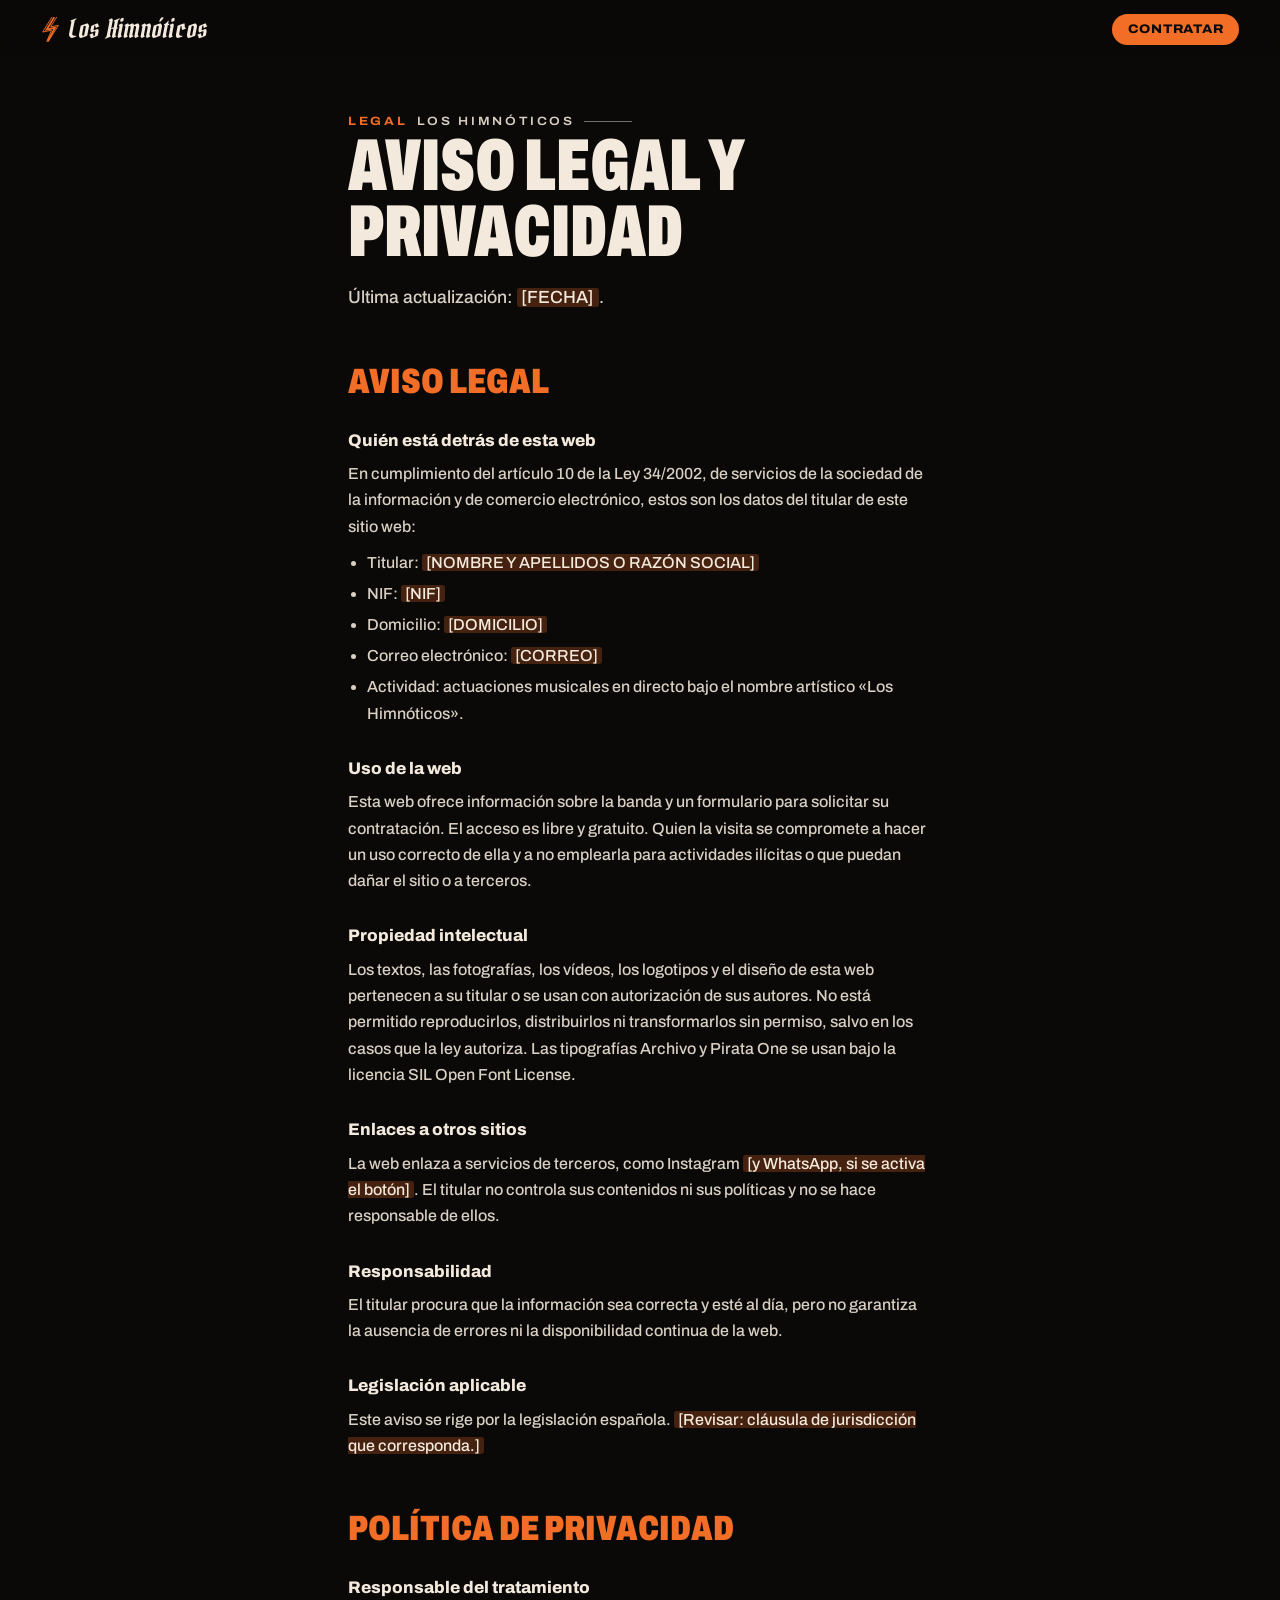
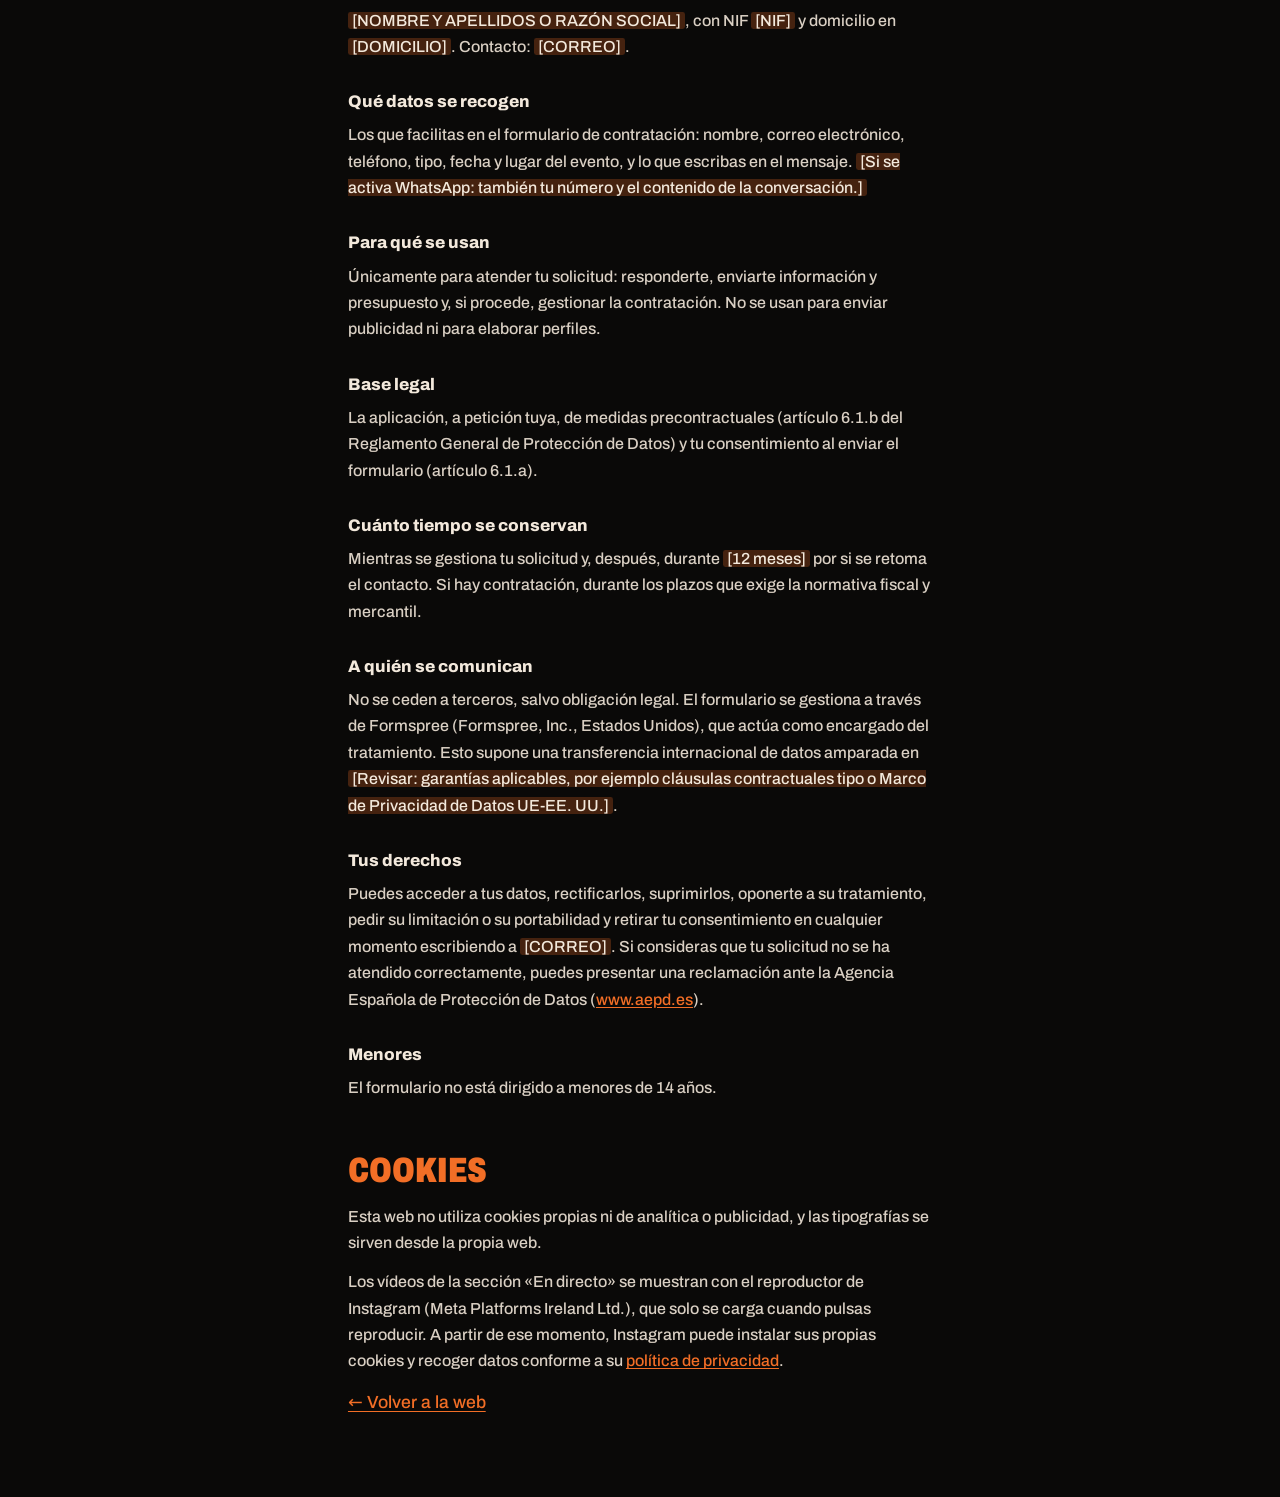
==== legal.html @ 1a3dfb32 "Vídeos en directo, textos legales, WhatsApp, dossier e imagen para compartir En directo: nueva secci" ====
<!doctype html>
<html lang="es-ES">
<head>
  <meta charset="utf-8">
  <meta name="viewport" content="width=device-width, initial-scale=1">
  <title>Aviso legal y privacidad · Los Himnóticos</title>
  <meta name="description" content="Aviso legal, política de privacidad y cookies de la web de Los Himnóticos.">
  <!-- BORRADOR: faltan los datos del titular (marcados entre corchetes). Quitar noindex al completarlo. -->
  <meta name="robots" content="noindex">
  <meta name="theme-color" content="#0a0908">
  <link rel="icon" href="assets/img/favicon.svg" type="image/svg+xml">
  <link rel="apple-touch-icon" href="assets/img/apple-touch-icon.png">
  <link rel="preload" href="assets/fonts/archivo-var.woff2" as="font" type="font/woff2" crossorigin>
  <link rel="stylesheet" href="css/styles.css">
</head>
<body>
  <svg class="sprite" aria-hidden="true" focusable="false">
    <symbol id="logo-bolt-mini" viewBox="80 0 700 900">
      <g fill="none" stroke="currentColor" stroke-linejoin="miter" stroke-miterlimit="8">
        <path stroke-width="34" d="M480.1 0 141.3 546.5 466 478.3 286.5 900"/>
        <path stroke-width="62" d="M567 0 286.5 452.5 590 391.5 316.1 900"/>
        <path stroke-width="34" d="M654 0 431.7 358.5 714 304.7 339.7 900"/>
      </g>
    </symbol>
  </svg>

  <header class="top is-stuck">
    <a class="brand" href="index.html" aria-label="Los Himnóticos, volver al inicio">
      <svg class="brand__bolt" aria-hidden="true"><use href="#logo-bolt-mini"/></svg>
      <span class="brand__name goth">Los Himnóticos</span>
    </a>
    <a class="btn btn--sm" href="index.html#contratacion"><span class="btn__label">Contratar</span></a>
  </header>

  <main class="legal">
    <p class="label"><b>Legal</b> Los Himnóticos</p>
    <h1>Aviso legal y privacidad</h1>
    <p class="legal__lead">Última actualización: <mark>[FECHA]</mark>.</p>

    <!-- ===================== AVISO LEGAL ===================== -->
    <h2 id="aviso-legal">Aviso legal</h2>

    <h3>Quién está detrás de esta web</h3>
    <p>En cumplimiento del artículo 10 de la Ley 34/2002, de servicios de la sociedad de la información y de comercio electrónico, estos son los datos del titular de este sitio web:</p>
    <ul>
      <li>Titular: <mark>[NOMBRE Y APELLIDOS O RAZÓN SOCIAL]</mark></li>
      <li>NIF: <mark>[NIF]</mark></li>
      <li>Domicilio: <mark>[DOMICILIO]</mark></li>
      <li>Correo electrónico: <mark>[CORREO]</mark></li>
      <li>Actividad: actuaciones musicales en directo bajo el nombre artístico «Los Himnóticos».</li>
    </ul>

    <h3>Uso de la web</h3>
    <p>Esta web ofrece información sobre la banda y un formulario para solicitar su contratación. El acceso es libre y gratuito. Quien la visita se compromete a hacer un uso correcto de ella y a no emplearla para actividades ilícitas o que puedan dañar el sitio o a terceros.</p>

    <h3>Propiedad intelectual</h3>
    <p>Los textos, las fotografías, los vídeos, los logotipos y el diseño de esta web pertenecen a su titular o se usan con autorización de sus autores. No está permitido reproducirlos, distribuirlos ni transformarlos sin permiso, salvo en los casos que la ley autoriza. Las tipografías Archivo y Pirata One se usan bajo la licencia SIL Open Font License.</p>

    <h3>Enlaces a otros sitios</h3>
    <p>La web enlaza a servicios de terceros, como Instagram <mark>[y WhatsApp, si se activa el botón]</mark>. El titular no controla sus contenidos ni sus políticas y no se hace responsable de ellos.</p>

    <h3>Responsabilidad</h3>
    <p>El titular procura que la información sea correcta y esté al día, pero no garantiza la ausencia de errores ni la disponibilidad continua de la web.</p>

    <h3>Legislación aplicable</h3>
    <p>Este aviso se rige por la legislación española. <mark>[Revisar: cláusula de jurisdicción que corresponda.]</mark></p>

    <!-- ===================== PRIVACIDAD ===================== -->
    <h2 id="privacidad">Política de privacidad</h2>

    <h3>Responsable del tratamiento</h3>
    <p><mark>[NOMBRE Y APELLIDOS O RAZÓN SOCIAL]</mark>, con NIF <mark>[NIF]</mark> y domicilio en <mark>[DOMICILIO]</mark>. Contacto: <mark>[CORREO]</mark>.</p>

    <h3>Qué datos se recogen</h3>
    <p>Los que facilitas en el formulario de contratación: nombre, correo electrónico, teléfono, tipo, fecha y lugar del evento, y lo que escribas en el mensaje. <mark>[Si se activa WhatsApp: también tu número y el contenido de la conversación.]</mark></p>

    <h3>Para qué se usan</h3>
    <p>Únicamente para atender tu solicitud: responderte, enviarte información y presupuesto y, si procede, gestionar la contratación. No se usan para enviar publicidad ni para elaborar perfiles.</p>

    <h3>Base legal</h3>
    <p>La aplicación, a petición tuya, de medidas precontractuales (artículo 6.1.b del Reglamento General de Protección de Datos) y tu consentimiento al enviar el formulario (artículo 6.1.a).</p>

    <h3>Cuánto tiempo se conservan</h3>
    <p>Mientras se gestiona tu solicitud y, después, durante <mark>[12 meses]</mark> por si se retoma el contacto. Si hay contratación, durante los plazos que exige la normativa fiscal y mercantil.</p>

    <h3>A quién se comunican</h3>
    <p>No se ceden a terceros, salvo obligación legal. El formulario se gestiona a través de Formspree (Formspree, Inc., Estados Unidos), que actúa como encargado del tratamiento. Esto supone una transferencia internacional de datos amparada en <mark>[Revisar: garantías aplicables, por ejemplo cláusulas contractuales tipo o Marco de Privacidad de Datos UE-EE. UU.]</mark>.</p>

    <h3>Tus derechos</h3>
    <p>Puedes acceder a tus datos, rectificarlos, suprimirlos, oponerte a su tratamiento, pedir su limitación o su portabilidad y retirar tu consentimiento en cualquier momento escribiendo a <mark>[CORREO]</mark>. Si consideras que tu solicitud no se ha atendido correctamente, puedes presentar una reclamación ante la Agencia Española de Protección de Datos (<a href="https://www.aepd.es" target="_blank" rel="noopener">www.aepd.es</a>).</p>

    <h3>Menores</h3>
    <p>El formulario no está dirigido a menores de 14 años.</p>

    <!-- ===================== COOKIES ===================== -->
    <h2 id="cookies">Cookies</h2>
    <p>Esta web no utiliza cookies propias ni de analítica o publicidad, y las tipografías se sirven desde la propia web.</p>
    <p>Los vídeos de la sección «En directo» se muestran con el reproductor de Instagram (Meta Platforms Ireland Ltd.), que solo se carga cuando pulsas reproducir. A partir de ese momento, Instagram puede instalar sus propias cookies y recoger datos conforme a su <a href="https://privacycenter.instagram.com/policy" target="_blank" rel="noopener">política de privacidad</a>.</p>

    <p class="legal__lead"><a href="index.html">← Volver a la web</a></p>
  </main>
</body>
</html>
---- css/styles.css ----
/* ==========================================================================
   Los Himnóticos · Jaleo Band
   ========================================================================== */

/* ---------- Tipografías (autoalojadas, SIL OFL) ---------- */
@font-face {
  font-family: "Archivo";
  src: url("../assets/fonts/archivo-var.woff2") format("woff2");
  font-weight: 100 900;
  font-stretch: 62% 125%;
  font-style: normal;
  font-display: swap;
}
@font-face {
  font-family: "Pirata One";
  src: url("../assets/fonts/pirata-one.woff2") format("woff2");
  font-weight: 400;
  font-style: normal;
  font-display: swap;
}

/* ---------- Variables ---------- */
:root {
  --bg: #0a0908;
  --bg-2: #141110;
  --cream: #f3e9dc;
  --muted: #a2968b;
  --orange: #f26e26;
  --hot: #ff8f45;
  --red: #c8281c;
  --line: rgba(243, 233, 220, .16);

  --gutter: clamp(1rem, 3.2vw, 3rem);
  --ease: cubic-bezier(.2, .8, .2, 1);
  --ease-io: cubic-bezier(.76, 0, .24, 1);

  --f-sans: "Archivo", system-ui, -apple-system, "Segoe UI", Roboto, "Helvetica Neue", Arial, sans-serif;
  --f-goth: "Pirata One", "Archivo", Georgia, serif;

  color-scheme: dark;
}

/* ---------- Base ---------- */
*, *::before, *::after { box-sizing: border-box; }

html {
  -webkit-text-size-adjust: 100%;
  text-size-adjust: 100%;
  scroll-behavior: smooth;
  background: var(--bg);
}

body {
  margin: 0;
  background: var(--bg);
  color: var(--cream);
  font: 500 1rem/1.5 var(--f-sans);
  font-stretch: 100%;
  -webkit-font-smoothing: antialiased;
  -moz-osx-font-smoothing: grayscale;
  overflow-x: hidden;
  overflow-x: clip;
}

h1, h2, p, ul { margin: 0; }
ul { padding: 0; list-style: none; }
a { color: inherit; text-decoration: none; }
svg, canvas { display: block; }
button, input, select, textarea { font: inherit; color: inherit; }
[hidden] { display: none !important; }
[id] { scroll-margin-top: 4.5rem; }

::selection { background: var(--orange); color: var(--bg); }
:focus-visible { outline: 2px solid var(--orange); outline-offset: 4px; border-radius: 2px; }

.sr-only {
  position: absolute; width: 1px; height: 1px; padding: 0; margin: -1px;
  overflow: hidden; clip: rect(0, 0, 0, 0); white-space: nowrap; border: 0;
}
.sprite { position: absolute; width: 0; height: 0; overflow: hidden; }
.i { width: 1em; height: 1em; fill: currentColor; flex: none; }
.wrap { padding-inline: var(--gutter); }

.skip {
  position: fixed; left: 1rem; top: -5rem; z-index: 200;
  padding: .7rem 1rem; border-radius: .3rem;
  background: var(--cream); color: var(--bg); font-weight: 700;
  transition: top .2s;
}
.skip:focus { top: 1rem; }

/* Gótica inclinada: guiño al wordmark de la banda */
.goth {
  display: inline-block;
  font-family: var(--f-goth);
  font-weight: 400;
  font-stretch: normal;
  font-style: normal;
  text-transform: none;
  letter-spacing: .005em;
  color: var(--orange);
  transform: skewX(-11deg);
}

.label {
  display: flex; align-items: center; gap: .8em;
  font-size: .75rem; font-weight: 600; font-stretch: 112%;
  letter-spacing: .22em; text-transform: uppercase;
  color: var(--muted);
}
.label b { color: var(--orange); font-weight: 700; }
.label::after { content: ""; flex: 0 0 3rem; height: 1px; background: currentColor; opacity: .5; }

.h-xl, .h-xxl {
  font-weight: 900; font-stretch: 62%;
  text-transform: uppercase; letter-spacing: -.005em;
}
.h-xl { font-size: clamp(2.6rem, 8.4vw, 8.5rem); line-height: .86; }
.h-xxl { font-size: clamp(3.2rem, 12.5vw, 13rem); line-height: .82; }
.h-xl .goth, .h-xxl .goth { font-size: 1.08em; line-height: .8; }

/* ---------- Botones y enlaces ---------- */
.btn {
  --btn-bg: var(--orange);
  --btn-fg: var(--bg);
  --btn-hover: var(--cream);
  position: relative; isolation: isolate; overflow: hidden;
  display: inline-flex; align-items: center; gap: .6em;
  padding: 1em 1.6em; border: 0; border-radius: 999px;
  background: var(--btn-bg); color: var(--btn-fg);
  font-size: .95rem; font-weight: 800; font-stretch: 112%; line-height: 1;
  letter-spacing: .06em; text-transform: uppercase;
  white-space: nowrap; cursor: pointer;
  transition: transform .3s var(--ease), color .3s;
}
.btn::before {
  content: ""; position: absolute; inset: 0; z-index: -1;
  border-radius: inherit; background: var(--btn-hover);
  transform: translateY(102%);
  transition: transform .45s var(--ease);
}
.btn:hover::before, .btn:focus-visible::before { transform: none; }
.btn:hover .i { animation: zap .45s steps(2) 2; }
.btn--sm { padding: .75em 1.25em; font-size: .78rem; }
.btn--xl { padding: 1.05em 1.9em; font-size: clamp(1.05rem, 1.7vw, 1.5rem); }
.btn[disabled] { opacity: .6; cursor: progress; }
@keyframes zap { 50% { transform: translate(1px, -2px) rotate(-14deg) scale(1.3); } }

.link {
  display: inline-flex; align-items: center; gap: .4em;
  padding-bottom: .3em;
  font-size: .82rem; font-weight: 700; font-stretch: 112%;
  letter-spacing: .14em; text-transform: uppercase;
  background: linear-gradient(currentColor, currentColor) 0 100% / 100% 1px no-repeat;
  transition: color .25s, background-size .4s var(--ease);
}
.link:hover { color: var(--orange); background-size: 0 1px; background-position: 100% 100%; }
.link .i { width: .85em; height: .85em; }

/* ---------- Capas de efecto ---------- */
.strike { position: fixed; inset: 0; width: 100%; height: 100%; z-index: 110; pointer-events: none; }

.flash {
  position: fixed; inset: 0; z-index: 109; pointer-events: none; opacity: 0;
  background: radial-gradient(circle at var(--fx, 50%) var(--fy, 50%),
    rgba(255, 205, 160, .5), rgba(242, 110, 38, .2) 28%, transparent 62%);
}
.flash.go { animation: flash .45s ease-out; }
@keyframes flash { from { opacity: 1; } to { opacity: 0; } }

.spot {
  position: fixed; left: 0; top: 0; z-index: 4; pointer-events: none;
  width: 42rem; height: 42rem; margin: -21rem 0 0 -21rem; border-radius: 50%;
  background: radial-gradient(circle, rgba(242, 110, 38, .17), rgba(200, 40, 28, .06) 42%, transparent 68%);
  mix-blend-mode: screen;
  opacity: 0; transition: opacity .6s;
  will-change: transform;
}
.spot.on { opacity: 1; }

.grain {
  position: fixed; inset: -50%; width: 200%; height: 200%; z-index: 120; pointer-events: none;
  opacity: .075;
  background-image: url("data:image/svg+xml,%3Csvg xmlns='http://www.w3.org/2000/svg' width='240' height='240'%3E%3Cfilter id='n'%3E%3CfeTurbulence type='fractalNoise' baseFrequency='.85' numOctaves='2' stitchTiles='stitch'/%3E%3CfeColorMatrix values='0 0 0 0 1 0 0 0 0 1 0 0 0 0 1 0 0 0 1.1 -.1'/%3E%3C/filter%3E%3Crect width='100%25' height='100%25' filter='url(%23n)'/%3E%3C/svg%3E");
  animation: grain 1.1s steps(1) infinite;
}
@keyframes grain {
  0% { transform: translate(0, 0); }
  17% { transform: translate(-4%, 3%); }
  34% { transform: translate(3%, -5%); }
  51% { transform: translate(-6%, -2%); }
  68% { transform: translate(5%, 4%); }
  85% { transform: translate(-2%, 6%); }
}

/* ---------- Intro ---------- */
.loader { position: fixed; inset: 0; z-index: 100; display: none; background: var(--bg); pointer-events: none; }
.js .loader { display: block; animation: loader-failsafe .01s linear 5s forwards; }
@keyframes loader-failsafe { to { visibility: hidden; } }

.loader__field { position: absolute; inset: 0; width: 100%; height: 100%; }

.loader__brand {
  position: absolute; left: 0; right: 0; top: 70%;
  display: grid; justify-items: center; gap: clamp(.6rem, 1.2vw, 1.1rem);
  transform: translateY(-50%);
  opacity: 0;
}
.loader__name {
  font-size: clamp(3.2rem, 11.5vw, 10rem); line-height: .9; white-space: nowrap;
  color: var(--cream);
  -webkit-text-stroke: .05em var(--bg); paint-order: stroke fill;
  text-shadow: 0 0 .5em rgba(242, 110, 38, .6), 0 .05em .35em rgba(0, 0, 0, .9);
}
.loader__tag {
  font-size: clamp(.7rem, 1.1vw, .95rem); font-weight: 700; font-stretch: 112%;
  letter-spacing: .5em; text-indent: .5em; text-transform: uppercase; color: var(--orange);
}

/* El nombre se enciende como un neón cuando cae el rayo */
.loader.lit .loader__brand { animation: neon .85s linear both; }
@keyframes neon {
  0% { opacity: 0; }
  6% { opacity: 1; }
  12% { opacity: .15; }
  20% { opacity: 1; }
  28% { opacity: .35; }
  38%, 100% { opacity: 1; }
}

/* Relevo: el fondo del hero ya dibuja el mismo rayo en el mismo sitio */
.loader.out { background: transparent; }
.loader.out .loader__field { display: none; }
.loader.out .loader__brand { animation: brand-out .45s var(--ease) both; }
@keyframes brand-out {
  from { opacity: 1; }
  to { opacity: 0; transform: translateY(-50%) scale(1.06); filter: blur(6px); }
}

/* ---------- Cabecera ---------- */
.top {
  position: fixed; inset: 0 0 auto 0; z-index: 50;
  display: flex; align-items: center; justify-content: space-between; gap: 1.5rem;
  padding: .85rem var(--gutter);
  transition: background-color .35s;
}
.js-ready.is-in .top { animation: drop .9s var(--ease) .55s both; }
@keyframes drop { from { transform: translateY(-110%); } }
.top.is-stuck {
  background: rgba(10, 9, 8, .76);
  -webkit-backdrop-filter: blur(12px); backdrop-filter: blur(12px);
}

.brand { display: flex; align-items: center; gap: .55rem; }
.brand__bolt { width: 1.2rem; height: 1.55rem; color: var(--orange); }
.brand__name { font-size: 1.6rem; line-height: 1; white-space: nowrap; color: var(--cream); }

.nav { display: flex; gap: 2.2rem; margin-left: auto; }
.nav a {
  position: relative; padding: .4em 0;
  font-size: .74rem; font-weight: 600; font-stretch: 112%;
  letter-spacing: .2em; text-transform: uppercase;
}
.nav a::after {
  content: ""; position: absolute; inset: auto 0 0 0; height: 1px; background: var(--orange);
  transform: scaleX(0); transform-origin: right;
  transition: transform .35s var(--ease);
}
.nav a:hover::after { transform: scaleX(1); transform-origin: left; }

/* ---------- Apariciones ---------- */
.js-ready [data-in] { opacity: 0; translate: 0 26px; }
.js-ready.is-in [data-in] {
  opacity: 1; translate: 0 0;
  transition: opacity .8s var(--ease) var(--d, 0s), translate .9s var(--ease) var(--d, 0s);
}
.js-ready [data-reveal] { opacity: 0; translate: 0 40px; }
.js-ready [data-reveal].in {
  opacity: 1; translate: 0 0;
  transition: opacity .9s var(--ease), translate 1s var(--ease);
}

/* ---------- Hero ---------- */
.hero {
  position: relative; isolation: isolate; overflow: hidden;
  display: flex; flex-direction: column;
  min-height: 100vh; min-height: 100svh;
  padding: 5rem var(--gutter) 3.8rem;
}
.js-ready .hero::before { opacity: 0; }
.js-ready.is-in .hero::before { opacity: 1; transition: opacity 1.6s ease .2s; }
.hero::before {
  content: ""; position: absolute; inset: 0; z-index: -2;
  background:
    radial-gradient(58% 70% at 72% 42%, rgba(200, 40, 28, .3), transparent 70%),
    radial-gradient(40% 45% at 8% 100%, rgba(242, 110, 38, .1), transparent 70%);
}
.hero::after {
  content: ""; position: absolute; inset: auto 0 0 0; height: 24%; z-index: -1;
  background: linear-gradient(transparent, var(--bg));
}
.hero__field { position: absolute; inset: 0; z-index: -1; width: 100%; height: 100%; }

.hero__meta {
  display: flex; justify-content: space-between; gap: 1rem;
  padding-top: .7rem; border-top: 1px solid var(--line);
  font-size: .72rem; font-weight: 600; font-stretch: 112%;
  letter-spacing: .22em; text-transform: uppercase; color: var(--muted);
}

.hero__title { position: relative; margin-top: auto; line-height: .82; }

.hero__los {
  position: relative; z-index: 2;
  display: block; width: max-content;
  margin: 0 0 -.16em .05em;
  font-size: clamp(3.2rem, 9.5vw, 10rem); line-height: .8;
}

.hero__name {
  display: block;
  overflow: hidden; padding-top: .2em; margin-top: -.2em;
  font-size: 12.4vw; font-weight: 900; font-stretch: 100%;   /* el script ajusta el cuerpo al ancho exacto */
  line-height: .82; letter-spacing: -.012em;
  white-space: nowrap;
}
.hero__word { display: inline-block; white-space: nowrap; }
.ch { display: inline-block; will-change: transform; }

/* Letra cargada: al pasar el ratón (los arcos los dibuja el script) */
.hero__name.is-ready { overflow: visible; }
.ch.is-live {
  color: #fff6ea;
  text-shadow: 0 0 .04em #fff, 0 0 .14em var(--hot), 0 0 .42em rgba(242, 110, 38, .75);
  animation: live .1s steps(2, jump-none) infinite;
}
@keyframes live {
  50% { transform: translate(1px, -1px); text-shadow: 0 0 .03em #fff, 0 0 .1em var(--hot), 0 0 .3em rgba(242, 110, 38, .5); }
}
.js-ready .ch { transform: translateY(118%) rotate(6deg); }
.js-ready.is-in .ch {
  transform: none;
  transition: transform 1.1s var(--ease);
  transition-delay: calc(.12s + var(--i) * 55ms);
}

.hero__tag {
  position: absolute; right: .6%; top: 100%; z-index: 2;
  margin-top: -.62em; padding: .08em .5em .16em;
  font-size: clamp(1.6rem, 3.8vw, 3.9rem); line-height: 1;
  background: var(--orange); color: var(--bg);
  box-shadow: .12em .12em 0 var(--bg);
  transform: rotate(-4deg) skewX(-11deg);
}
.js-ready .hero__tag { transform: rotate(-4deg) skewX(-11deg) scale(0); }
.js-ready.is-in .hero__tag {
  transform: rotate(-4deg) skewX(-11deg);
  transition: transform .6s cubic-bezier(.3, 1.6, .5, 1) 1.15s;
}

.hero__foot {
  display: flex; justify-content: space-between; align-items: flex-end; gap: 2rem;
  margin-top: clamp(2.6rem, 5.2vw, 5.4rem);
}
.hero__sub { max-width: 31ch; font-size: clamp(1.05rem, 1.55vw, 1.45rem); line-height: 1.3; }
.hero__cta { display: flex; align-items: center; gap: 1.6rem; flex: none; }

.hero__hint {
  position: absolute; left: 0; right: 0; bottom: 1.15rem;
  display: flex; align-items: center; gap: .6em;
  width: max-content; margin-inline: auto;
  font-size: .68rem; font-weight: 600; font-stretch: 112%;
  letter-spacing: .22em; text-transform: uppercase; color: var(--muted);
}
.hero__hint .i { color: var(--orange); animation: blink 1.5s steps(1) infinite; }
@keyframes blink { 50% { opacity: .2; } }
.hint--touch { display: none; }
@media (hover: none) {
  .hint--mouse { display: none; }
  .hint--touch { display: inline; }
}

/* ---------- Cintas ---------- */
.tapes {
  position: relative; z-index: 3; pointer-events: none;
  height: clamp(8rem, 15vw, 13rem); margin-top: -1.5rem;
  overflow: hidden;
}
@supports (overflow: clip) {
  .tapes { overflow: visible; overflow-x: clip; }
}
.tape { position: absolute; left: -6vw; top: 50%; width: 112vw; overflow: hidden; }
.tape--a {
  z-index: 2; background: var(--orange); color: var(--bg);
  transform: translateY(-50%) rotate(-3.2deg);
  box-shadow: 0 .6rem 2.4rem rgba(0, 0, 0, .55);
}
.tape--b {
  background: var(--bg); color: var(--orange);
  border-block: 1px solid var(--orange);
  transform: translateY(-50%) rotate(2.4deg);
}
.tape__track {
  display: flex; align-items: center; width: max-content;
  padding: .4em 0; white-space: nowrap; line-height: 1; text-transform: uppercase;
  will-change: transform;
}
.tape--a .tape__track { font-size: clamp(1.4rem, 3.1vw, 2.8rem); font-weight: 900; font-stretch: 62%; }
.tape--b .tape__track {
  padding: .75em 0;
  font-size: clamp(.8rem, 1.4vw, 1.25rem); font-weight: 700; font-stretch: 125%; letter-spacing: .1em;
}
.tape__track .i { width: .7em; height: .7em; margin-inline: .75em; }

/* ---------- Manifiesto ---------- */
.manifesto {
  position: relative;
  padding-block: clamp(5rem, 12vw, 11rem) clamp(9.5rem, 14vw, 13rem);
}
.manifesto__text {
  margin-top: clamp(1.6rem, 3vw, 3rem);
  font-size: clamp(2rem, 5.7vw, 5.8rem); font-weight: 800; font-stretch: 75%;
  line-height: 1.02; letter-spacing: -.008em; text-transform: uppercase;
}
.manifesto__text .goth { font-size: 1.1em; line-height: .9; }
.js-ready .manifesto__text .w { opacity: .13; transition: opacity .4s linear; }
.js-ready .manifesto__text .w.on { opacity: 1; }

.badge {
  position: absolute; right: var(--gutter); bottom: clamp(1.6rem, 3.4vw, 3.4rem);
  display: grid; place-items: center; overflow: hidden;
  width: clamp(6.5rem, 10.5vw, 10rem); aspect-ratio: 1;
  color: var(--cream);
}
.badge__ring { position: absolute; inset: 0; width: 100%; height: 100%; overflow: visible; animation: spin 18s linear infinite; }
.badge__ring text { font: 700 13.5px var(--f-sans); font-stretch: 112%; letter-spacing: .04em; fill: currentColor; }
.badge__bolt { width: 26%; height: 36%; color: var(--orange); }
@keyframes spin { to { transform: rotate(360deg); } }

/* ---------- La banda ---------- */
.band { padding-block: clamp(3rem, 7vw, 7rem) clamp(4rem, 9vw, 8rem); }
.band__head { display: grid; gap: clamp(1.4rem, 2.6vw, 2.6rem); margin-bottom: clamp(2.4rem, 5vw, 4.5rem); }
.band__list {
  display: grid; grid-template-columns: repeat(5, minmax(0, 1fr)); align-items: start;
  gap: clamp(.8rem, 1.5vw, 1.5rem);
}

/* El grupo no se mueve al aparecer: lo hacen sus tarjetas, una detrás de otra */
.js-ready .band__list[data-reveal] { opacity: 1; translate: none; }
.js-ready .band__list .member { opacity: 0; translate: 0 46px; }
.js-ready .band__list.in .member {
  opacity: 1; translate: 0 0;
  transition: opacity .9s var(--ease) calc(var(--i) * 90ms), translate 1s var(--ease) calc(var(--i) * 90ms);
}

.member { --name: clamp(2.4rem, 3.9vw, 3.9rem); }
.member:nth-child(even) { margin-top: clamp(1.5rem, 4vw, 4rem); }
.member figure { position: relative; margin: 0; }

.member__photo { position: relative; overflow: hidden; aspect-ratio: 5 / 7; background: var(--bg-2); }
.member__photo::before {
  content: ""; position: absolute; inset: 0 0 auto 0; z-index: 1; height: 4px; background: var(--orange);
  transform: scaleX(0); transform-origin: left;
  transition: transform .6s var(--ease);
}
.member__photo::after {
  content: ""; position: absolute; inset: auto 0 0 0; height: 42%; pointer-events: none;
  background: linear-gradient(transparent, rgba(10, 9, 8, .82));
}
.member__photo img {
  display: block; width: 100%; height: 100%;
  object-fit: cover; object-position: var(--pos, 50% 20%);
  filter: grayscale(1) contrast(1.15) brightness(.95);
  transform: scale(1.02);
  transition: filter .6s var(--ease), transform 1.1s var(--ease);
}

.member figcaption {
  position: relative; z-index: 1;
  display: flex; flex-direction: column; gap: .4rem;
  margin-top: calc(var(--name) * -.58); padding-left: .7rem;
}
.member__name { font-size: var(--name); line-height: .85; transform-origin: left bottom; transition: transform .5s var(--ease); }
.member__role {
  font-size: .7rem; font-weight: 600; font-stretch: 112%;
  letter-spacing: .22em; text-transform: uppercase; color: var(--muted);
}

/* La foto recupera el color: al pasar el ratón o, en táctil, la tarjeta activa */
.member.is-active .member__photo img { filter: none; transform: scale(1.08); }
.member.is-active .member__photo::before { transform: none; }
.member.is-active .member__name { transform: skewX(-11deg) scale(1.08); }
@media (hover: hover) {
  .member:hover .member__photo img { filter: none; transform: scale(1.08); }
  .member:hover .member__photo::before { transform: none; }
  .member:hover .member__name { transform: skewX(-11deg) scale(1.08); }
}

@media (max-width: 1000px) {
  .band__list {
    display: flex; gap: .9rem;
    margin-inline: calc(var(--gutter) * -1); padding: 0 var(--gutter) 1rem;
    overflow-x: auto; scroll-snap-type: x mandatory; scroll-padding-inline: var(--gutter);
    -webkit-overflow-scrolling: touch; scrollbar-width: none;
  }
  .band__list::-webkit-scrollbar { display: none; }
  .member { --name: 3rem; flex: 0 0 clamp(210px, 62vw, 300px); scroll-snap-align: center; }
  .member:nth-child(even) { margin-top: 1.6rem; }
}

/* ---------- En directo ---------- */
.live { padding-block: clamp(3rem, 7vw, 7rem) clamp(4rem, 9vw, 8rem); }
.live__head { display: grid; gap: clamp(1.4rem, 2.6vw, 2.6rem); margin-bottom: clamp(2.6rem, 5vw, 4.8rem); }
.live__list {
  display: grid; grid-template-columns: repeat(3, minmax(0, 20.5rem)) minmax(12rem, 1fr); align-items: start;
  gap: clamp(1rem, 2.4vw, 2.4rem);
}
.js-ready .live__list[data-reveal] { opacity: 1; translate: none; }
.js-ready .live__list > * { opacity: 0; translate: 0 46px; }
.js-ready .live__list.in > * {
  opacity: 1; translate: 0 0;
  transition: opacity .9s var(--ease) calc(var(--i) * 110ms), translate 1s var(--ease) calc(var(--i) * 110ms);
}

/* Tarjetas ligeramente torcidas, como fotos pegadas; se enderezan al pasar el ratón */
.clip { rotate: var(--tilt, 0deg); transition: rotate .6s var(--ease); }
.clip:nth-child(1) { --tilt: -2.2deg; }
.clip:nth-child(2) { --tilt: 1.5deg; margin-top: clamp(1rem, 2.6vw, 2.6rem); }
.clip:nth-child(3) { --tilt: -1.1deg; }

.clip__link {
  position: relative; isolation: isolate; overflow: hidden;
  display: block; aspect-ratio: 9 / 16; border-radius: .35rem; background: var(--bg-2);
}
.clip__link::after {
  content: ""; position: absolute; inset: 0; pointer-events: none;
  background: linear-gradient(transparent 45%, rgba(10, 9, 8, .86));
}
.clip__link img {
  display: block; width: 100%; height: 100%; object-fit: cover;
  filter: grayscale(1) contrast(1.12) brightness(.9);
  transform: scale(1.02);
  transition: filter .6s var(--ease), transform 1.1s var(--ease);
}
.clip__play {
  position: absolute; inset: 0; z-index: 1; margin: auto;
  display: grid; place-items: center;
  width: clamp(3.4rem, 5vw, 4.6rem); height: clamp(3.4rem, 5vw, 4.6rem); border-radius: 50%;
  background: var(--orange); color: var(--bg);
  transition: transform .4s var(--ease);
}
.clip__play::before {
  content: ""; position: absolute; inset: 0; border-radius: 50%;
  border: 2px solid var(--orange); opacity: 0;
}
.clip__play .i { width: 42%; height: 42%; margin-left: 6%; }
.clip__cap {
  position: absolute; left: .9rem; right: .9rem; bottom: .85rem; z-index: 1;
  display: flex; align-items: baseline; gap: .7rem;
}
.clip__n { font-size: .72rem; font-weight: 700; letter-spacing: .2em; color: var(--orange); }
.clip__t { font-size: clamp(1.6rem, 2.4vw, 2.3rem); line-height: .95; color: var(--cream); }

.clip.is-active .clip__link img { filter: none; transform: scale(1.07); }
@media (hover: hover) {
  .clip:hover { rotate: 0deg; }
  .clip:hover .clip__link img { filter: none; transform: scale(1.07); }
  .clip:hover .clip__play { transform: scale(1.14); }
  .clip:hover .clip__play::before { animation: ring 1s var(--ease) infinite; }
}
@keyframes ring { from { opacity: .9; transform: scale(1); } to { opacity: 0; transform: scale(1.7); } }

.live__more { align-self: end; display: grid; justify-items: start; gap: 1rem; padding-bottom: .4rem; }
.live__note { max-width: 26ch; font-size: .8rem; line-height: 1.4; color: var(--muted); }

@media (max-width: 1000px) {
  .live__list {
    display: flex; gap: .9rem;
    margin-inline: calc(var(--gutter) * -1); padding: .4rem var(--gutter) 1rem;
    overflow-x: auto; scroll-snap-type: x mandatory; scroll-padding-inline: var(--gutter);
    -webkit-overflow-scrolling: touch; scrollbar-width: none;
  }
  .live__list::-webkit-scrollbar { display: none; }
  .clip { flex: 0 0 clamp(200px, 58vw, 280px); scroll-snap-align: center; }
  .clip:nth-child(n) { --tilt: 0deg; margin-top: 0; }
  .live__more { flex: 0 0 clamp(190px, 54vw, 260px); align-self: center; scroll-snap-align: center; }
}

/* Ventana del reproductor */
html.is-locked { overflow: hidden; }
.modal {
  position: fixed; inset: 0; z-index: 130; overflow-y: auto;
  display: grid; place-items: center; padding: 1rem;
  background: rgba(10, 9, 8, .9);
  -webkit-backdrop-filter: blur(6px); backdrop-filter: blur(6px);
  animation: modal-in .3s var(--ease);
}
@keyframes modal-in { from { opacity: 0; } }
/* El reproductor de Instagram mide: cabecera + vídeo (5:4 del ancho) + pie */
.modal__box {
  --w: max(240px, min(420px, 92vw, calc((100vh - 354px) / 1.25)));
  display: grid; justify-items: center; gap: .9rem;
}
.modal__frame {
  width: var(--w); height: calc(var(--w) * 1.25 + 204px);
  overflow: hidden; border-radius: .6rem; background: #fff;
  box-shadow: 0 1.5rem 4rem rgba(0, 0, 0, .6);
}
.modal__frame iframe { display: block; width: 100%; height: 100%; border: 0; }
.modal__close {
  justify-self: end;
  display: grid; place-items: center; width: 2.6rem; height: 2.6rem;
  border: 0; border-radius: 50%; background: var(--orange); color: var(--bg);
  font-size: 1.7rem; line-height: 1; cursor: pointer;
  transition: transform .3s var(--ease);
}
.modal__close:hover { transform: rotate(90deg); }
.modal__out { color: var(--cream); }

/* ---------- Bolos ---------- */
.formats { padding-block: clamp(3rem, 7vw, 7rem) clamp(5rem, 10vw, 9rem); }
.formats__head { display: grid; gap: clamp(1.4rem, 2.6vw, 2.6rem); margin-bottom: clamp(2.4rem, 5vw, 5rem); }
.formats__list { border-top: 1px solid var(--line); }

.row {
  position: relative; isolation: isolate;
  display: grid; align-items: center; gap: .5rem 2rem;
  grid-template-columns: clamp(2.6rem, 6vw, 6rem) minmax(0, 1.2fr) minmax(0, 1fr) auto;
  padding: clamp(1.1rem, 2.1vw, 2rem) clamp(.4rem, 1.2vw, 1.2rem);
  border-bottom: 1px solid var(--line);
  transition: color .35s var(--ease);
}
.row::before {
  content: ""; position: absolute; inset: 0; z-index: -1; background: var(--orange);
  transform: scaleY(0); transform-origin: bottom;
  transition: transform .5s var(--ease);
}
.row__n { font-size: .8rem; font-weight: 700; letter-spacing: .2em; color: var(--orange); transition: color .35s; }
.row__t {
  font-size: clamp(2rem, 4.6vw, 4.6rem); font-weight: 900; font-stretch: 62%;
  line-height: .95; text-transform: uppercase;
  transition: font-stretch .6s var(--ease);
}
.row__d { max-width: 32ch; font-size: clamp(.95rem, 1.25vw, 1.2rem); color: var(--muted); transition: color .35s, opacity .3s; }
.row__go {
  display: inline-flex; align-items: center; gap: .5em;
  font-size: .78rem; font-weight: 800; font-stretch: 112%; letter-spacing: .14em; text-transform: uppercase;
  opacity: 0; translate: -1rem 0;
  transition: opacity .35s, translate .5s var(--ease);
}
@media (hover: hover) and (min-width: 900px) {
  .row__t { white-space: nowrap; }
  .row:hover, .row:focus-visible { color: var(--bg); }
  .row:hover::before, .row:focus-visible::before { transform: none; }
  .row:hover .row__n, .row:focus-visible .row__n { color: var(--bg); }
  .row:hover .row__t, .row:focus-visible .row__t { font-stretch: 100%; }
  .row:hover .row__d, .row:focus-visible .row__d { opacity: 0; }
  .row:hover .row__go, .row:focus-visible .row__go { opacity: 1; translate: 0 0; }
}

/* Dossier para promotores */
.dossier {
  display: flex; flex-wrap: wrap; align-items: center; justify-content: space-between; gap: 1.2rem 2rem;
  margin-top: clamp(2rem, 4vw, 3.5rem);
  padding: clamp(1.2rem, 2.4vw, 2rem) clamp(1.2rem, 2.6vw, 2.4rem);
  border: 1px solid var(--line); border-left: .4rem solid var(--orange); background: var(--bg-2);
}
.dossier__t { font-size: clamp(1.4rem, 2.6vw, 2.4rem); font-weight: 900; font-stretch: 62%; line-height: 1; text-transform: uppercase; }
.dossier__d { margin-top: .45rem; color: var(--muted); }

/* ---------- Escenarios ---------- */
.stages { overflow: hidden; padding-block: clamp(3rem, 6vw, 6rem) clamp(4rem, 8vw, 7rem); }
.stages__lead { margin-top: 1.1rem; font-size: clamp(1.3rem, 2.4vw, 2.2rem); font-weight: 800; font-stretch: 75%; text-transform: uppercase; }
.stages__marquee { margin-top: clamp(1.2rem, 2.4vw, 2.4rem); padding-block: clamp(.7rem, 1.4vw, 1.4rem); border-block: 1px solid var(--line); }
.stages__track {
  display: flex; align-items: center; width: max-content;
  font-size: clamp(3rem, 8.6vw, 8.6rem); font-weight: 900; font-stretch: 75%;
  line-height: 1; white-space: nowrap; text-transform: uppercase;
  will-change: transform;
}
.stages__track span { color: var(--bg-2); -webkit-text-stroke: 1.5px var(--cream); paint-order: stroke fill; }
.stages__track span.is-solid { color: var(--cream); -webkit-text-stroke: 0; }
.stages__track .i { width: .42em; height: .42em; margin-inline: .5em; color: var(--orange); }

/* ---------- Contratación ---------- */
.contact {
  position: relative;
  padding-block: clamp(7rem, 15vw, 14rem) clamp(5rem, 10vw, 9rem);
  background: var(--orange); color: var(--bg);
  clip-path: polygon(0 clamp(2rem, 6vw, 6rem), 100% 0, 100% 100%, 0 100%);
  color-scheme: light;
}
.contact ::selection { background: var(--bg); color: var(--orange); }
.contact :focus-visible { outline-color: var(--bg); }
.contact .label { color: rgba(10, 9, 8, .72); }
.contact .label b, .contact .goth { color: var(--bg); }
.contact .h-xxl { margin-top: clamp(1.2rem, 2.4vw, 2.4rem); }
.contact .btn { --btn-bg: var(--bg); --btn-fg: var(--orange); --btn-hover: var(--cream); }
.contact .btn:hover, .contact .btn:focus-visible { color: var(--bg); }

.booking { max-width: 70rem; margin-top: clamp(2.5rem, 5vw, 5rem); transition: opacity .3s; }
.booking.is-sending { opacity: .6; pointer-events: none; }

.booking__line {
  font-size: clamp(1.5rem, 3.5vw, 3.3rem); font-weight: 800; font-stretch: 75%;
  line-height: 1.6; letter-spacing: -.005em;
}
.booking__line + .booking__line { margin-top: .35em; }
.booking__line strong { font-weight: 900; font-stretch: 100%; white-space: nowrap; }

.blank { display: inline-block; max-width: 100%; vertical-align: baseline; }
.blank input, .blank select {
  -webkit-appearance: none; appearance: none;
  max-width: 100%; margin: 0 .06em; padding: 0 .14em;
  background: transparent; border: 0; border-bottom: .09em solid var(--bg); border-radius: 0;
  font: inherit; line-height: 1.15; letter-spacing: inherit; color: inherit;
  transition: background-color .25s;
}
.blank input { width: 11ch; }
@supports (field-sizing: content) {
  .blank input { width: auto; min-width: 5ch; field-sizing: content; }
}
.blank input::placeholder { color: rgba(10, 9, 8, .5); opacity: 1; }
.blank select:invalid { color: rgba(10, 9, 8, .5); }
.blank input:hover, .blank select:hover,
.blank input:focus, .blank select:focus { background-color: rgba(10, 9, 8, .1); outline: none; }
.blank input:focus-visible, .blank select:focus-visible { outline: 3px solid var(--bg); outline-offset: 3px; }

.blank--select select {
  padding-right: .9em; cursor: pointer;
  background-image: url("data:image/svg+xml,%3Csvg xmlns='http://www.w3.org/2000/svg' viewBox='0 0 12 8'%3E%3Cpath d='M1 1l5 5 5-5' fill='none' stroke='%230a0908' stroke-width='2.2'/%3E%3C/svg%3E");
  background-repeat: no-repeat; background-position: right .18em center; background-size: .5em;
}
.blank--select option { font-size: 1rem; font-weight: 500; font-stretch: 100%; color: #0a0908; background: #fff; }
.blank--date input { width: auto; min-width: 7ch; }

.booking.was-validated .blank :invalid {
  border-bottom-style: dashed; background-color: rgba(10, 9, 8, .14);
  animation: nudge .4s;
}
@keyframes nudge { 25% { translate: -5px 0; } 75% { translate: 5px 0; } }

.booking__more { display: block; margin-top: clamp(1.6rem, 3vw, 2.6rem); }
.booking__more-label { display: block; margin-bottom: .6rem; font-weight: 700; }
.booking__more small { font-size: 1em; font-weight: 500; opacity: .7; }
.booking__more textarea {
  display: block; width: 100%; min-height: 7rem; resize: vertical;
  padding: .9rem 1rem;
  background: rgba(10, 9, 8, .08); border: .16rem solid var(--bg); border-radius: .2rem;
  font-size: 1.1rem; font-weight: 500; line-height: 1.4;
  transition: background-color .25s;
}
.booking__more textarea:focus { background: rgba(10, 9, 8, .15); outline: none; }
.booking__more textarea:focus-visible { outline: 3px solid var(--bg); outline-offset: 3px; }

/* Contacto rápido por WhatsApp */
.contact__fast {
  display: flex; flex-wrap: wrap; align-items: center; gap: .8rem 1.2rem;
  margin-top: clamp(1.6rem, 3vw, 2.6rem); font-weight: 700;
}
.contact .btn.btn--line { --btn-bg: transparent; --btn-fg: var(--bg); --btn-hover: var(--bg); box-shadow: inset 0 0 0 .14rem var(--bg); }
.contact .btn.btn--line:hover, .contact .btn.btn--line:focus-visible { color: var(--orange); }

/* Casilla de privacidad */
.consent {
  display: flex; align-items: flex-start; gap: .8rem;
  max-width: 46rem; margin-top: clamp(1.4rem, 2.6vw, 2.2rem);
  font-weight: 600; cursor: pointer;
}
.consent input {
  -webkit-appearance: none; appearance: none; flex: none;
  display: grid; place-content: center;
  width: 1.5rem; height: 1.5rem; margin: .05rem 0 0;
  border: .16rem solid var(--bg); border-radius: .2rem; background: transparent; cursor: pointer;
}
.consent input::after {
  content: ""; width: .75rem; height: .4rem;
  border-left: .2rem solid var(--orange); border-bottom: .2rem solid var(--orange);
  transform: translateY(-.08rem) rotate(-45deg) scale(0);
  transition: transform .2s var(--ease);
}
.consent input:checked { background: var(--bg); }
.consent input:checked::after { transform: translateY(-.08rem) rotate(-45deg) scale(1); }
.consent a { text-decoration: underline; text-underline-offset: .15em; }
.booking.was-validated .consent input:invalid { outline: .18rem dashed var(--bg); outline-offset: .2rem; animation: nudge .4s; }

.hp { position: absolute; left: -9999px; width: 1px; height: 1px; opacity: 0; }

.booking__send { display: flex; align-items: center; flex-wrap: wrap; gap: 1.2rem 2rem; margin-top: clamp(1.6rem, 3vw, 2.6rem); }
.booking__legal { max-width: 28ch; font-size: .85rem; line-height: 1.35; opacity: .8; }
.booking__status { min-height: 1.5em; margin-top: 1rem; font-weight: 700; }
.booking__status[data-state="error"] {
  display: inline-block; padding: .5rem .9rem;
  background: var(--bg); color: var(--cream); border-radius: .2rem;
}

.booking-done { padding-block: clamp(2rem, 6vw, 6rem); outline: none; }
.booking-done__big { font-size: clamp(5rem, 21vw, 21rem); line-height: .9; animation: pop .7s cubic-bezier(.3, 1.5, .5, 1) both; }
.booking-done__sub { margin-top: .5em; font-size: clamp(1.3rem, 3vw, 2.6rem); font-weight: 800; font-stretch: 75%; text-transform: uppercase; }
@keyframes pop { from { opacity: 0; transform: skewX(-11deg) scale(.6) rotate(-6deg); } }

/* ---------- Pie ---------- */
.foot { overflow: hidden; padding-top: clamp(3rem, 7vw, 7rem); }
.foot__word {
  padding-inline: var(--gutter);
  font-size: 10.6vw; font-weight: 900; font-stretch: 125%;
  line-height: .8; white-space: nowrap; text-transform: uppercase;
  color: var(--bg); -webkit-text-stroke: 1.5px rgba(243, 233, 220, .42); paint-order: stroke fill;
  transition: color .5s, -webkit-text-stroke-color .5s;
}
.foot__word:hover { color: var(--orange); -webkit-text-stroke-color: var(--orange); }
.foot__word span { display: inline-block; }
.foot__row {
  display: flex; flex-wrap: wrap; align-items: center; gap: 1rem 2rem;
  margin-top: clamp(1.4rem, 2.6vw, 2.6rem); padding-block: 1.5rem 2rem;
  border-top: 1px solid var(--line);
  font-size: .8rem; color: var(--muted);
}
.foot__row p { margin-right: auto; }
.foot__row .link { font-size: .74rem; }

/* ---------- Página legal ---------- */
.legal { max-width: 74ch; margin-inline: auto; padding: 7rem var(--gutter) 5rem; }
.legal h1 { font-size: clamp(2.4rem, 6vw, 4.6rem); font-weight: 900; font-stretch: 62%; line-height: .9; text-transform: uppercase; }
.legal h2 {
  margin: 3.2rem 0 1rem; scroll-margin-top: 5rem;
  font-size: clamp(1.5rem, 3vw, 2.2rem); font-weight: 900; font-stretch: 75%; line-height: 1; text-transform: uppercase; color: var(--orange);
}
.legal h3 { margin: 1.8rem 0 .5rem; font-size: 1.05rem; font-weight: 800; }
.legal p, .legal li { line-height: 1.65; color: #d9cfc3; }
.legal p + p { margin-top: .8rem; }
.legal ul { margin: .6rem 0 0 1.2rem; list-style: disc; }
.legal li + li { margin-top: .3rem; }
.legal a { color: var(--orange); text-decoration: underline; text-underline-offset: .15em; }
.legal mark { padding: 0 .25em; border-radius: .15em; background: rgba(242, 110, 38, .25); color: var(--cream); }
.legal__lead { margin-top: 1.2rem; font-size: 1.1rem; }

/* ---------- Tablet: el menú no cabe junto a la marca y el botón ---------- */
@media (max-width: 960px) {
  .nav { display: none; }
}

/* ---------- Móvil ---------- */
@media (max-width: 760px) {
  .brand__name { font-size: 1.4rem; }

  .hero { padding-top: 4.6rem; }
  .hero::after { height: 54%; background: linear-gradient(transparent, rgba(10, 9, 8, .88) 60%, var(--bg)); }
  .hero__meta { font-size: .62rem; letter-spacing: .18em; }
  .hero__name { font-stretch: 68%; font-size: 17.6vw; transform: scaleY(1.2); transform-origin: bottom; }
  .hero__los { margin-bottom: .34em; }
  .hero__tag { margin-top: -.5em; }
  .hero__foot { flex-direction: column; align-items: flex-start; gap: 1.4rem; margin-top: 3.4rem; }
  .hero__cta { flex-wrap: wrap; gap: .9rem 1.1rem; max-width: 100%; }
  .hero__cta .btn { padding-inline: 1.25em; }

  .row { grid-template-columns: 2.4rem minmax(0, 1fr); }
  .row__d { grid-column: 2; }
  .row__go { display: none; }

  .booking__line { line-height: 1.75; }
  .blank input { width: 100%; }
  .blank--select, .blank--select select { width: 100%; }
  .blank:not(.blank--date) { display: block; }
  .blank input, .blank select { margin-inline: 0; }
  .dot { display: none; }
}

/* ---------- Móviles estrechos ---------- */
@media (max-width: 380px) {
  .brand__name { font-size: 1.25rem; }
  .hero__meta { font-size: .56rem; letter-spacing: .12em; }
  .btn--xl { padding-inline: 1.3em; font-size: .95rem; }
}

/* ---------- Menos movimiento ---------- */
@media (prefers-reduced-motion: reduce) {
  html { scroll-behavior: auto; }
  *, *::before, *::after {
    animation-duration: .01ms !important; animation-delay: 0s !important; animation-iteration-count: 1 !important;
    transition: none !important;
  }
  .loader { display: none !important; }
  .grain { animation: none; }
}
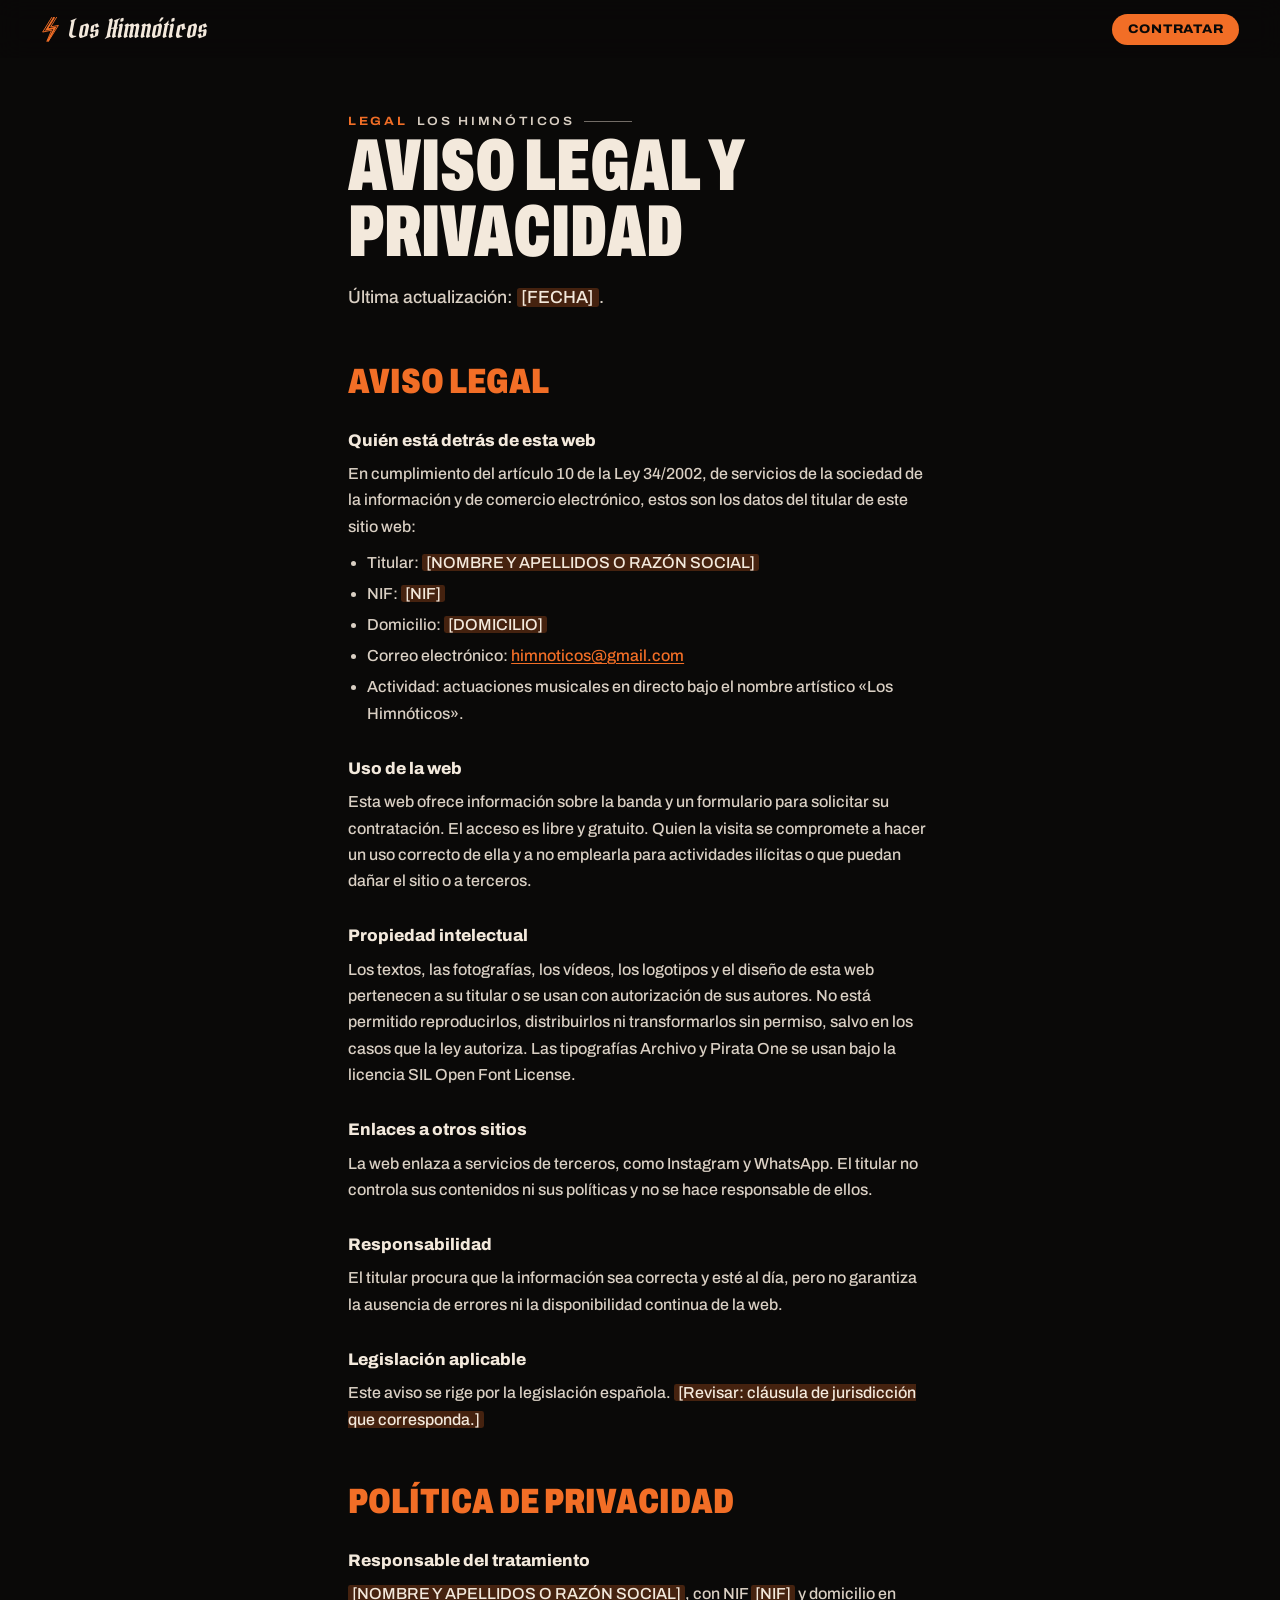
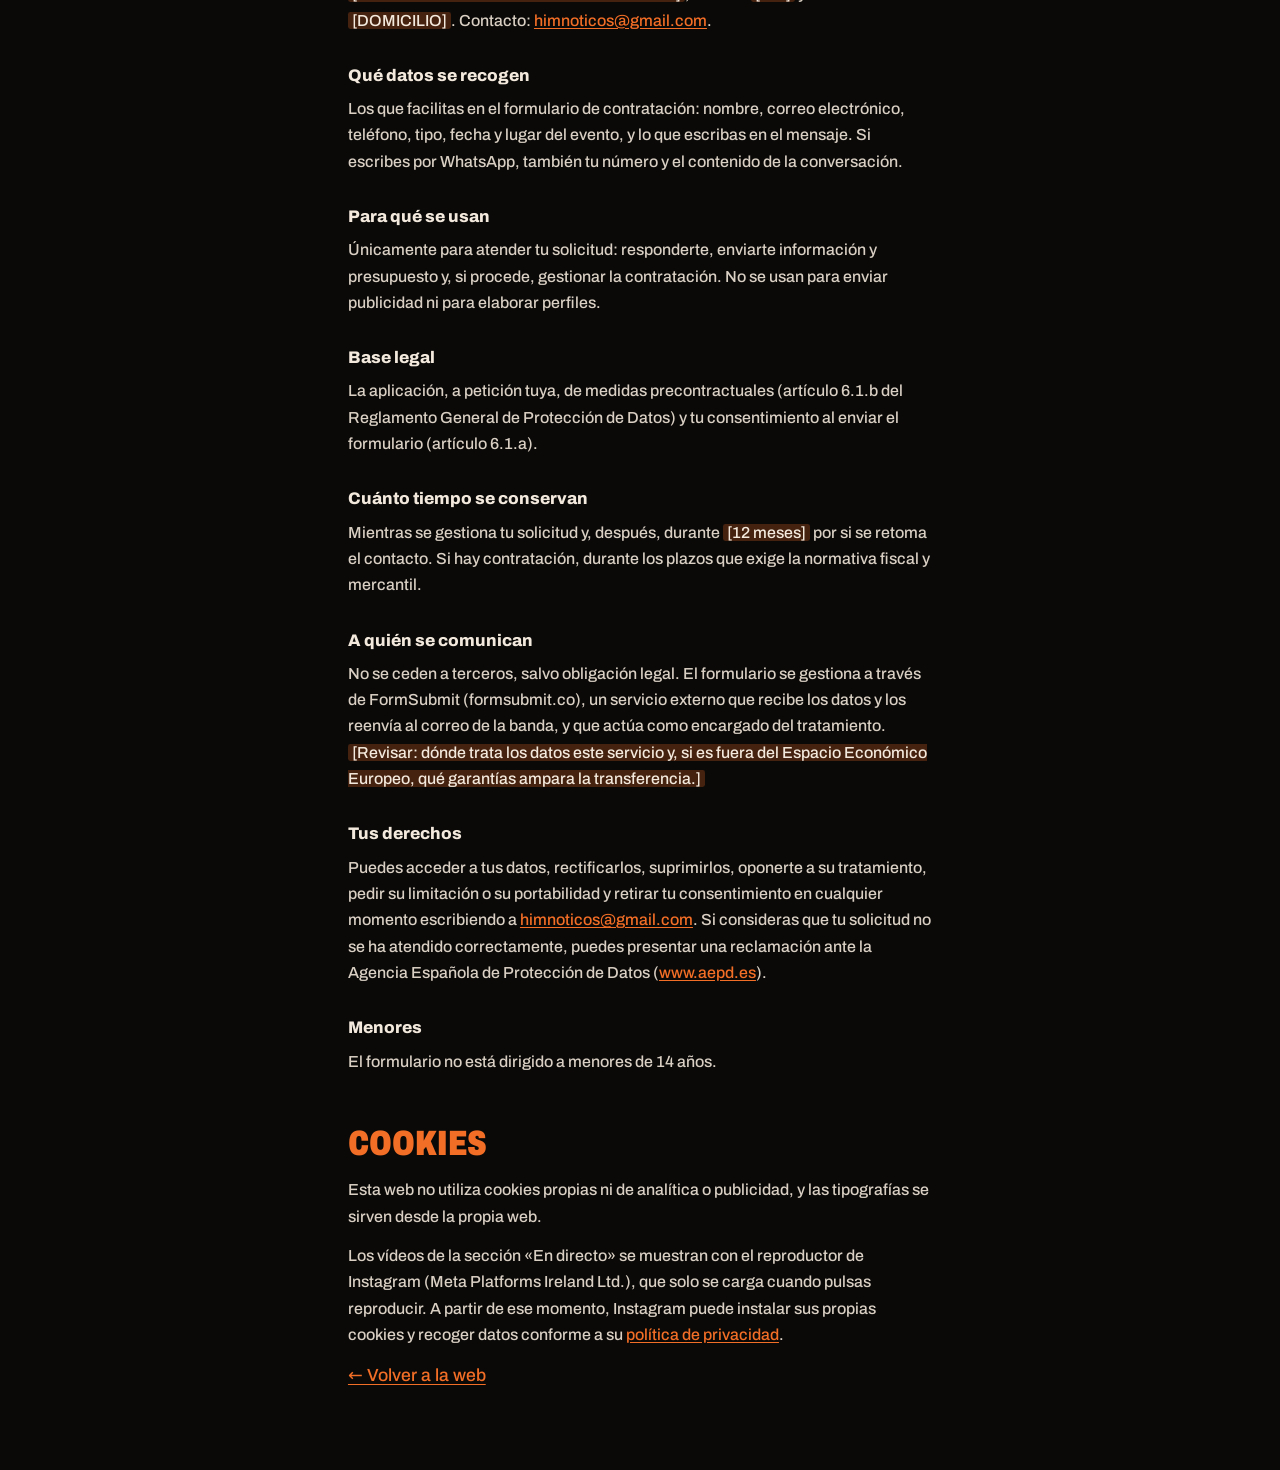
==== commit 6d7b21b6: "Conectar el formulario y mostrar WhatsApp y dossier con datos de muestra Formulario: envía por FormS" ====
--- a/legal.html
+++ b/legal.html
@@ -46,7 +46,7 @@
       <li>Titular: <mark>[NOMBRE Y APELLIDOS O RAZÓN SOCIAL]</mark></li>
       <li>NIF: <mark>[NIF]</mark></li>
       <li>Domicilio: <mark>[DOMICILIO]</mark></li>
-      <li>Correo electrónico: <mark>[CORREO]</mark></li>
+      <li>Correo electrónico: <a href="mailto:himnoticos@gmail.com">himnoticos@gmail.com</a></li>
       <li>Actividad: actuaciones musicales en directo bajo el nombre artístico «Los Himnóticos».</li>
     </ul>
 
@@ -57,7 +57,7 @@
     <p>Los textos, las fotografías, los vídeos, los logotipos y el diseño de esta web pertenecen a su titular o se usan con autorización de sus autores. No está permitido reproducirlos, distribuirlos ni transformarlos sin permiso, salvo en los casos que la ley autoriza. Las tipografías Archivo y Pirata One se usan bajo la licencia SIL Open Font License.</p>
 
     <h3>Enlaces a otros sitios</h3>
-    <p>La web enlaza a servicios de terceros, como Instagram <mark>[y WhatsApp, si se activa el botón]</mark>. El titular no controla sus contenidos ni sus políticas y no se hace responsable de ellos.</p>
+    <p>La web enlaza a servicios de terceros, como Instagram y WhatsApp. El titular no controla sus contenidos ni sus políticas y no se hace responsable de ellos.</p>
 
     <h3>Responsabilidad</h3>
     <p>El titular procura que la información sea correcta y esté al día, pero no garantiza la ausencia de errores ni la disponibilidad continua de la web.</p>
@@ -69,10 +69,10 @@
     <h2 id="privacidad">Política de privacidad</h2>
 
     <h3>Responsable del tratamiento</h3>
-    <p><mark>[NOMBRE Y APELLIDOS O RAZÓN SOCIAL]</mark>, con NIF <mark>[NIF]</mark> y domicilio en <mark>[DOMICILIO]</mark>. Contacto: <mark>[CORREO]</mark>.</p>
+    <p><mark>[NOMBRE Y APELLIDOS O RAZÓN SOCIAL]</mark>, con NIF <mark>[NIF]</mark> y domicilio en <mark>[DOMICILIO]</mark>. Contacto: <a href="mailto:himnoticos@gmail.com">himnoticos@gmail.com</a>.</p>
 
     <h3>Qué datos se recogen</h3>
-    <p>Los que facilitas en el formulario de contratación: nombre, correo electrónico, teléfono, tipo, fecha y lugar del evento, y lo que escribas en el mensaje. <mark>[Si se activa WhatsApp: también tu número y el contenido de la conversación.]</mark></p>
+    <p>Los que facilitas en el formulario de contratación: nombre, correo electrónico, teléfono, tipo, fecha y lugar del evento, y lo que escribas en el mensaje. Si escribes por WhatsApp, también tu número y el contenido de la conversación.</p>
 
     <h3>Para qué se usan</h3>
     <p>Únicamente para atender tu solicitud: responderte, enviarte información y presupuesto y, si procede, gestionar la contratación. No se usan para enviar publicidad ni para elaborar perfiles.</p>
@@ -84,10 +84,10 @@
     <p>Mientras se gestiona tu solicitud y, después, durante <mark>[12 meses]</mark> por si se retoma el contacto. Si hay contratación, durante los plazos que exige la normativa fiscal y mercantil.</p>
 
     <h3>A quién se comunican</h3>
-    <p>No se ceden a terceros, salvo obligación legal. El formulario se gestiona a través de Formspree (Formspree, Inc., Estados Unidos), que actúa como encargado del tratamiento. Esto supone una transferencia internacional de datos amparada en <mark>[Revisar: garantías aplicables, por ejemplo cláusulas contractuales tipo o Marco de Privacidad de Datos UE-EE. UU.]</mark>.</p>
+    <p>No se ceden a terceros, salvo obligación legal. El formulario se gestiona a través de FormSubmit (formsubmit.co), un servicio externo que recibe los datos y los reenvía al correo de la banda, y que actúa como encargado del tratamiento. <mark>[Revisar: dónde trata los datos este servicio y, si es fuera del Espacio Económico Europeo, qué garantías ampara la transferencia.]</mark></p>
 
     <h3>Tus derechos</h3>
-    <p>Puedes acceder a tus datos, rectificarlos, suprimirlos, oponerte a su tratamiento, pedir su limitación o su portabilidad y retirar tu consentimiento en cualquier momento escribiendo a <mark>[CORREO]</mark>. Si consideras que tu solicitud no se ha atendido correctamente, puedes presentar una reclamación ante la Agencia Española de Protección de Datos (<a href="https://www.aepd.es" target="_blank" rel="noopener">www.aepd.es</a>).</p>
+    <p>Puedes acceder a tus datos, rectificarlos, suprimirlos, oponerte a su tratamiento, pedir su limitación o su portabilidad y retirar tu consentimiento en cualquier momento escribiendo a <a href="mailto:himnoticos@gmail.com">himnoticos@gmail.com</a>. Si consideras que tu solicitud no se ha atendido correctamente, puedes presentar una reclamación ante la Agencia Española de Protección de Datos (<a href="https://www.aepd.es" target="_blank" rel="noopener">www.aepd.es</a>).</p>
 
     <h3>Menores</h3>
     <p>El formulario no está dirigido a menores de 14 años.</p>
--- a/css/styles.css
+++ b/css/styles.css
@@ -760,6 +760,7 @@
 }
 .contact .btn.btn--line { --btn-bg: transparent; --btn-fg: var(--bg); --btn-hover: var(--bg); box-shadow: inset 0 0 0 .14rem var(--bg); }
 .contact .btn.btn--line:hover, .contact .btn.btn--line:focus-visible { color: var(--orange); }
+.contact__fast .i { width: 1.3em; height: 1.3em; }
 
 /* Casilla de privacidad */
 .consent {
@@ -871,6 +872,7 @@
   .brand__name { font-size: 1.25rem; }
   .hero__meta { font-size: .56rem; letter-spacing: .12em; }
   .btn--xl { padding-inline: 1.3em; font-size: .95rem; }
+  .contact__fast .btn { padding-inline: 1em; font-size: .74rem; }
 }
 
 /* ---------- Menos movimiento ---------- */
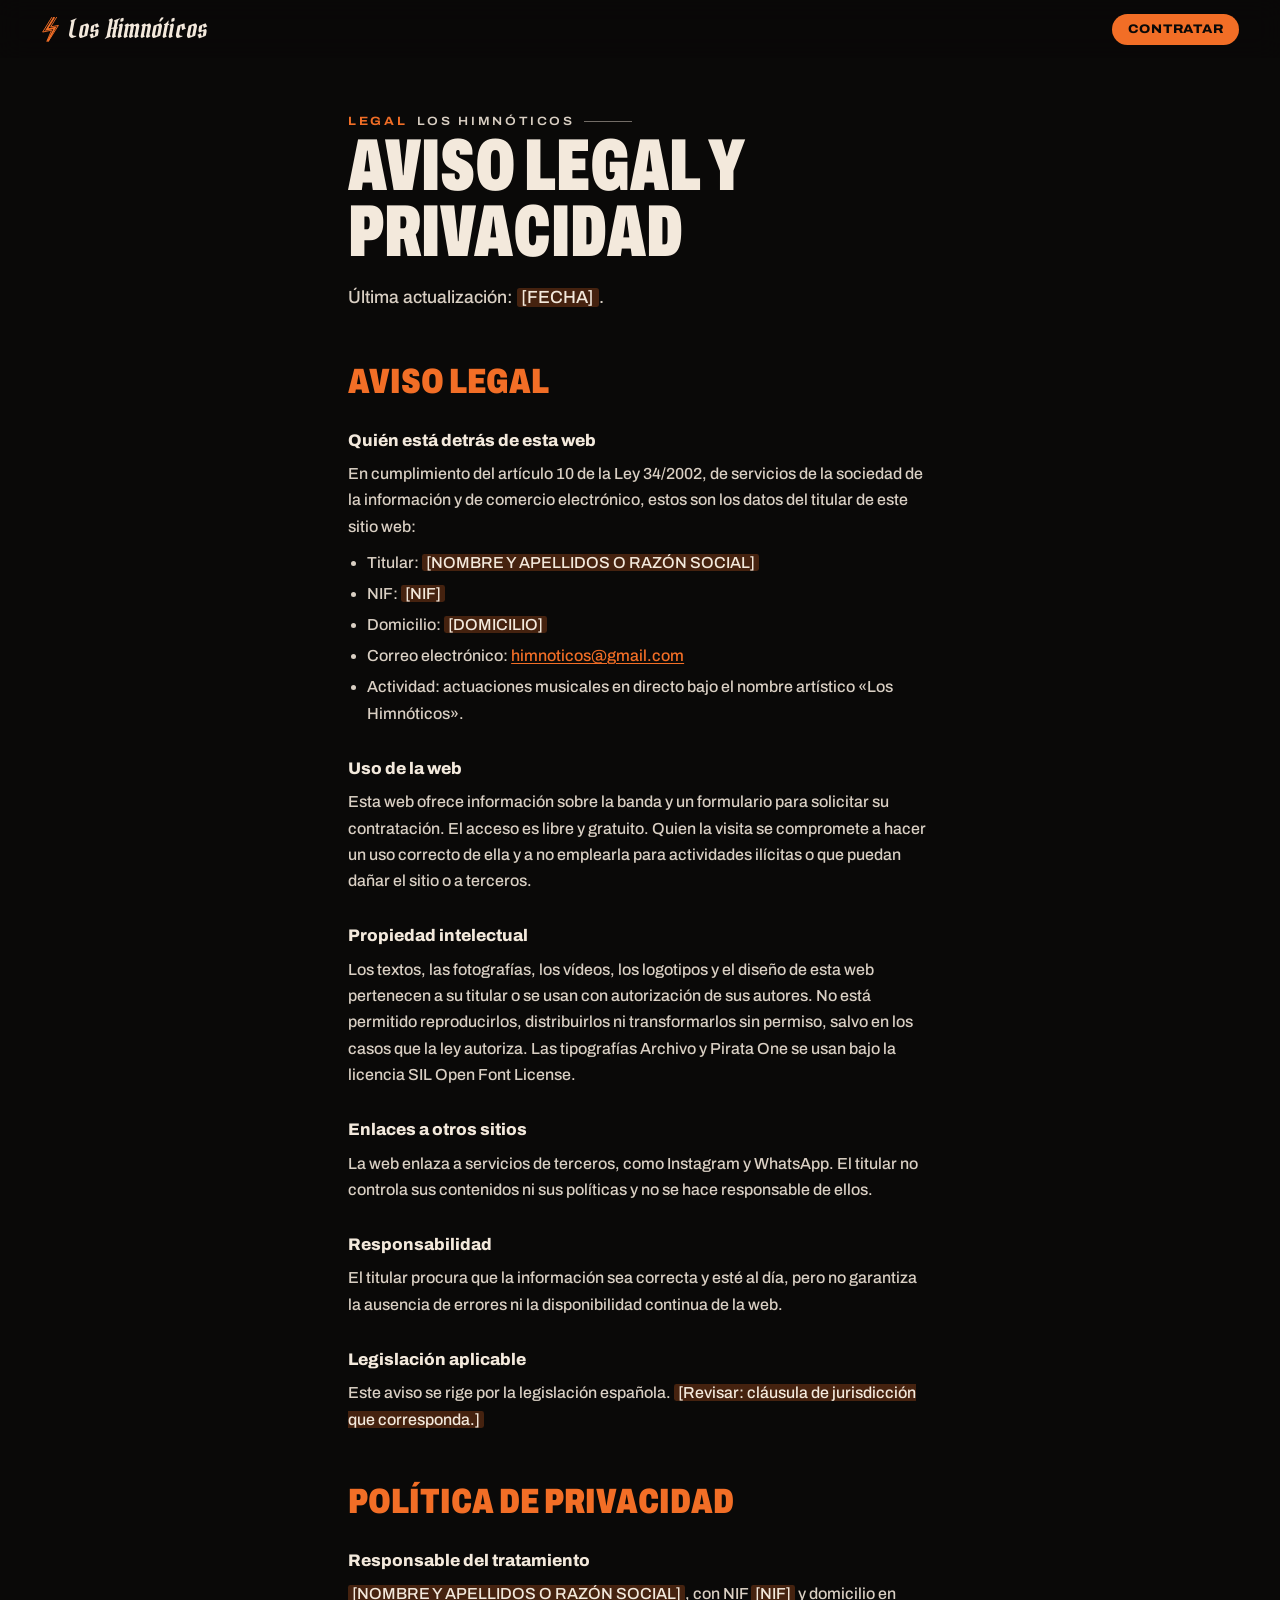
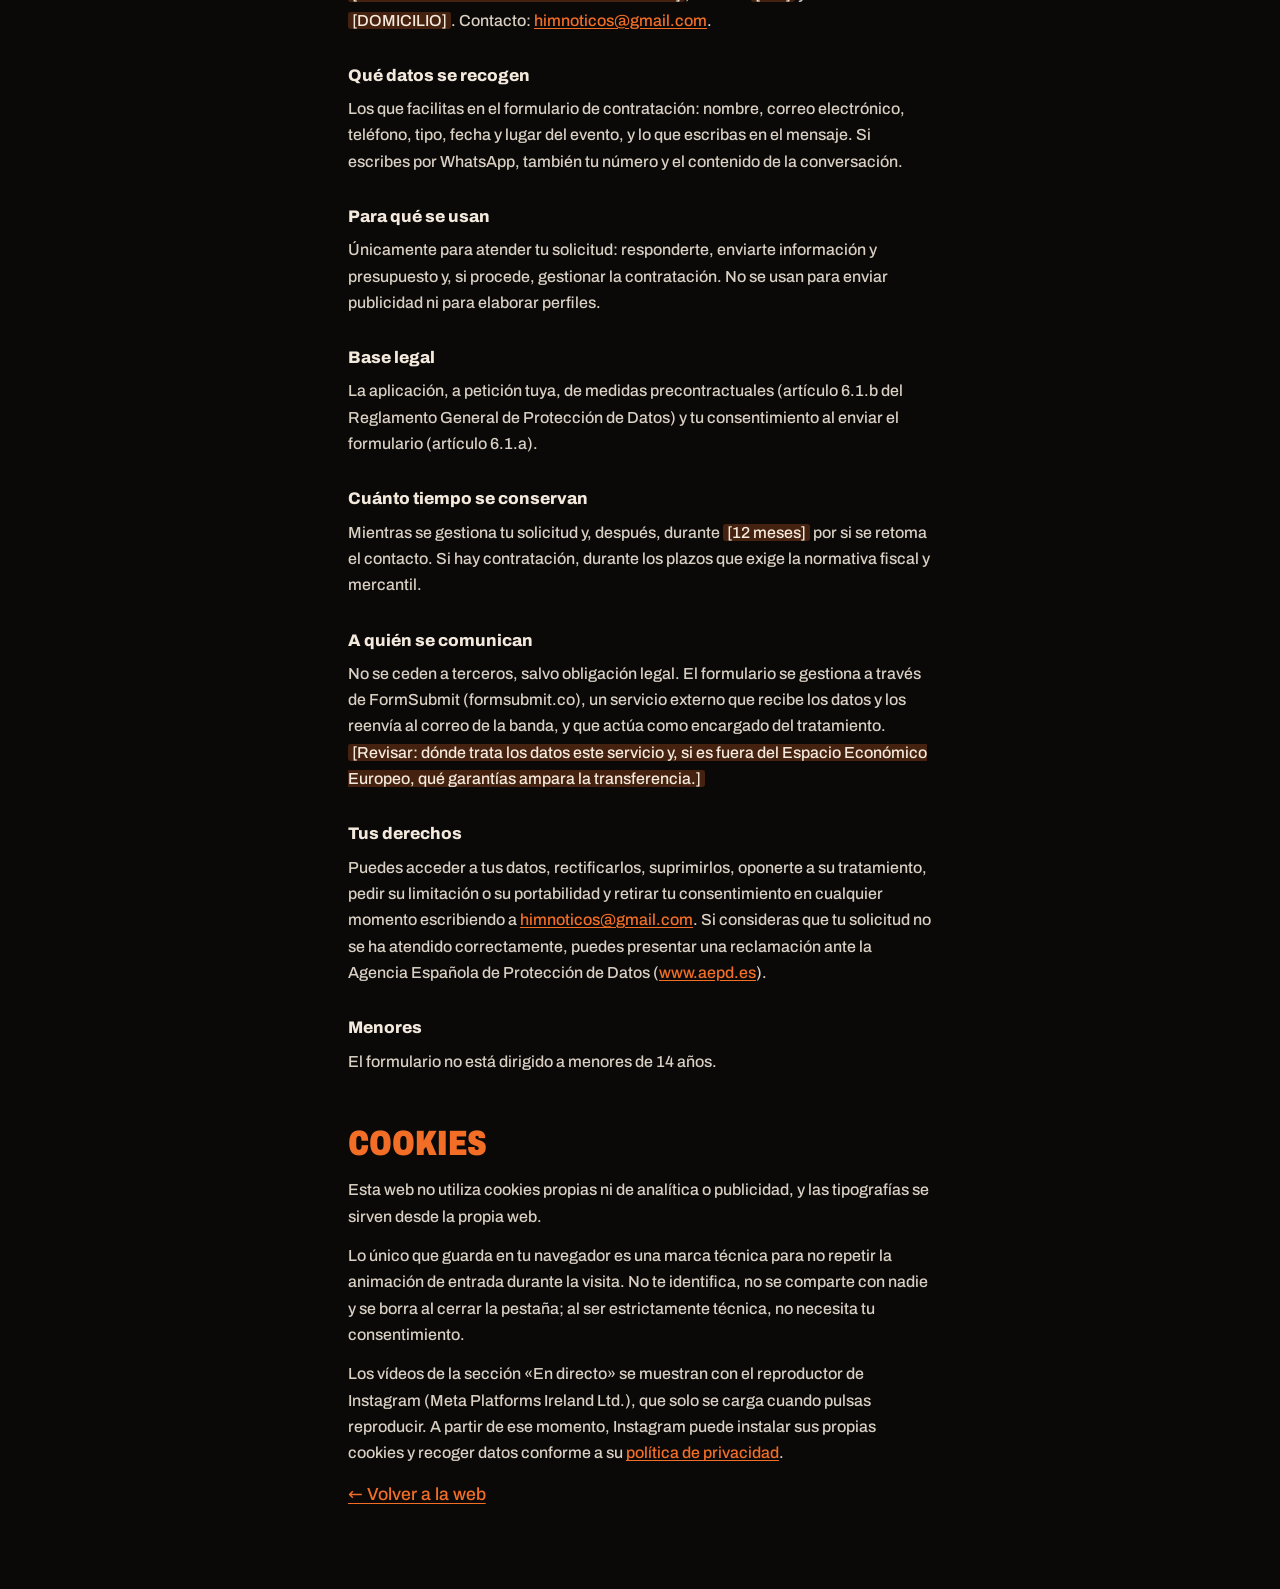
==== commit 6998a346: "Centrar el título del hero en móvil y completar la información de cookies - Hero en móvil: el título" ====
--- a/legal.html
+++ b/legal.html
@@ -95,6 +95,7 @@
     <!-- ===================== COOKIES ===================== -->
     <h2 id="cookies">Cookies</h2>
     <p>Esta web no utiliza cookies propias ni de analítica o publicidad, y las tipografías se sirven desde la propia web.</p>
+    <p>Lo único que guarda en tu navegador es una marca técnica para no repetir la animación de entrada durante la visita. No te identifica, no se comparte con nadie y se borra al cerrar la pestaña; al ser estrictamente técnica, no necesita tu consentimiento.</p>
     <p>Los vídeos de la sección «En directo» se muestran con el reproductor de Instagram (Meta Platforms Ireland Ltd.), que solo se carga cuando pulsas reproducir. A partir de ese momento, Instagram puede instalar sus propias cookies y recoger datos conforme a su <a href="https://privacycenter.instagram.com/policy" target="_blank" rel="noopener">política de privacidad</a>.</p>
 
     <p class="legal__lead"><a href="index.html">← Volver a la web</a></p>
--- a/css/styles.css
+++ b/css/styles.css
@@ -116,7 +116,8 @@
   text-transform: uppercase; letter-spacing: -.005em;
 }
 .h-xl { font-size: clamp(2.6rem, 8.4vw, 8.5rem); line-height: .86; }
-.h-xxl { font-size: clamp(3.2rem, 12.5vw, 13rem); line-height: .82; }
+/* 10.6vw: «¿Montamos el jaleo?» cabe en una línea desde tablet, y el formulario queda a la vista */
+.h-xxl { font-size: clamp(3.2rem, 10.6vw, 13rem); line-height: .82; }
 .h-xl .goth, .h-xxl .goth { font-size: 1.08em; line-height: .8; }
 
 /* ---------- Botones y enlaces ---------- */
@@ -250,6 +251,10 @@
   background: rgba(10, 9, 8, .76);
   -webkit-backdrop-filter: blur(12px); backdrop-filter: blur(12px);
 }
+/* Sobre el naranja de contratación: fondo opaco (translúcido se veía marrón) y sin el botón, que ya sobra */
+.top.is-contact { background: var(--bg); -webkit-backdrop-filter: none; backdrop-filter: none; }
+.top .btn { transition: transform .3s var(--ease), color .3s, opacity .3s, visibility .3s; }
+.top.is-contact .btn { opacity: 0; visibility: hidden; }
 
 .brand { display: flex; align-items: center; gap: .55rem; }
 .brand__bolt { width: 1.2rem; height: 1.55rem; color: var(--orange); }
@@ -258,7 +263,7 @@
 .nav { display: flex; gap: 2.2rem; margin-left: auto; }
 .nav a {
   position: relative; padding: .4em 0;
-  font-size: .74rem; font-weight: 600; font-stretch: 112%;
+  font-size: .75rem; font-weight: 600; font-stretch: 112%;
   letter-spacing: .2em; text-transform: uppercase;
 }
 .nav a::after {
@@ -296,15 +301,17 @@
     radial-gradient(40% 45% at 8% 100%, rgba(242, 110, 38, .1), transparent 70%);
 }
 .hero::after {
-  content: ""; position: absolute; inset: auto 0 0 0; height: 24%; z-index: -1;
-  background: linear-gradient(transparent, var(--bg));
+  content: ""; position: absolute; inset: 0; z-index: -1; pointer-events: none;
+  background:
+    linear-gradient(to bottom, rgba(10, 9, 8, .9), rgba(10, 9, 8, .8) 12%, transparent 25%),
+    linear-gradient(to bottom, transparent 76%, var(--bg));
 }
 .hero__field { position: absolute; inset: 0; z-index: -1; width: 100%; height: 100%; }
 
 .hero__meta {
   display: flex; justify-content: space-between; gap: 1rem;
   padding-top: .7rem; border-top: 1px solid var(--line);
-  font-size: .72rem; font-weight: 600; font-stretch: 112%;
+  font-size: .75rem; font-weight: 600; font-stretch: 112%;
   letter-spacing: .22em; text-transform: uppercase; color: var(--muted);
 }
 
@@ -362,14 +369,16 @@
   display: flex; justify-content: space-between; align-items: flex-end; gap: 2rem;
   margin-top: clamp(2.6rem, 5.2vw, 5.4rem);
 }
-.hero__sub { max-width: 31ch; font-size: clamp(1.05rem, 1.55vw, 1.45rem); line-height: 1.3; }
+/* El título y su pie quedan centrados en la altura del hero (no pegados abajo), en escritorio y en móvil */
+.hero__foot { margin-bottom: auto; }
+.hero__sub { max-width: 31ch; font-size: clamp(1.05rem, 1.55vw, 1.45rem); line-height: 1.3; text-wrap: balance; }
 .hero__cta { display: flex; align-items: center; gap: 1.6rem; flex: none; }
 
 .hero__hint {
   position: absolute; left: 0; right: 0; bottom: 1.15rem;
   display: flex; align-items: center; gap: .6em;
   width: max-content; margin-inline: auto;
-  font-size: .68rem; font-weight: 600; font-stretch: 112%;
+  font-size: .75rem; font-weight: 600; font-stretch: 112%;
   letter-spacing: .22em; text-transform: uppercase; color: var(--muted);
 }
 .hero__hint .i { color: var(--orange); animation: blink 1.5s steps(1) infinite; }
@@ -380,6 +389,21 @@
   .hint--touch { display: inline; }
 }
 
+/* En vertical ancho (tablet) el rayo pasa por detrás del texto: un velo lo mantiene legible */
+@media (min-width: 761px) and (max-aspect-ratio: 1/1) {
+  .hero__sub { position: relative; }
+  .hero__sub::before {
+    content: ""; position: absolute; inset: -3.5rem -6rem -3.5rem -4rem; z-index: -1;
+    background: radial-gradient(closest-side, rgba(10, 9, 8, .94), rgba(10, 9, 8, .82) 62%, transparent);
+  }
+}
+
+/* Intro ya vista en esta sesión: sin pantalla de carga y con las entradas adelantadas */
+.no-intro .loader { display: none; }
+.no-intro.is-in [data-in] { transition-delay: calc(var(--d, 0s) * .3); }
+.no-intro.is-in .top { animation-delay: .1s; }
+.no-intro.is-in .hero__tag { transition-delay: .45s; }
+
 /* ---------- Cintas ---------- */
 .tapes {
   position: relative; z-index: 3; pointer-events: none;
@@ -413,10 +437,7 @@
 .tape__track .i { width: .7em; height: .7em; margin-inline: .75em; }
 
 /* ---------- Manifiesto ---------- */
-.manifesto {
-  position: relative;
-  padding-block: clamp(5rem, 12vw, 11rem) clamp(9.5rem, 14vw, 13rem);
-}
+.manifesto { padding-block: clamp(5rem, 12vw, 11rem) clamp(4rem, 9vw, 8rem); }
 .manifesto__text {
   margin-top: clamp(1.6rem, 3vw, 3rem);
   font-size: clamp(2rem, 5.7vw, 5.8rem); font-weight: 800; font-stretch: 75%;
@@ -425,17 +446,6 @@
 .manifesto__text .goth { font-size: 1.1em; line-height: .9; }
 .js-ready .manifesto__text .w { opacity: .13; transition: opacity .4s linear; }
 .js-ready .manifesto__text .w.on { opacity: 1; }
-
-.badge {
-  position: absolute; right: var(--gutter); bottom: clamp(1.6rem, 3.4vw, 3.4rem);
-  display: grid; place-items: center; overflow: hidden;
-  width: clamp(6.5rem, 10.5vw, 10rem); aspect-ratio: 1;
-  color: var(--cream);
-}
-.badge__ring { position: absolute; inset: 0; width: 100%; height: 100%; overflow: visible; animation: spin 18s linear infinite; }
-.badge__ring text { font: 700 13.5px var(--f-sans); font-stretch: 112%; letter-spacing: .04em; fill: currentColor; }
-.badge__bolt { width: 26%; height: 36%; color: var(--orange); }
-@keyframes spin { to { transform: rotate(360deg); } }
 
 /* ---------- La banda ---------- */
 .band { padding-block: clamp(3rem, 7vw, 7rem) clamp(4rem, 9vw, 8rem); }
@@ -464,8 +474,8 @@
   transition: transform .6s var(--ease);
 }
 .member__photo::after {
-  content: ""; position: absolute; inset: auto 0 0 0; height: 42%; pointer-events: none;
-  background: linear-gradient(transparent, rgba(10, 9, 8, .82));
+  content: ""; position: absolute; inset: auto 0 0 0; height: 48%; pointer-events: none;
+  background: linear-gradient(transparent, rgba(10, 9, 8, .72) 58%, rgba(10, 9, 8, .95));
 }
 .member__photo img {
   display: block; width: 100%; height: 100%;
@@ -482,7 +492,7 @@
 }
 .member__name { font-size: var(--name); line-height: .85; transform-origin: left bottom; transition: transform .5s var(--ease); }
 .member__role {
-  font-size: .7rem; font-weight: 600; font-stretch: 112%;
+  font-size: .75rem; font-weight: 600; font-stretch: 112%;
   letter-spacing: .22em; text-transform: uppercase; color: var(--muted);
 }
 
@@ -558,7 +568,7 @@
   position: absolute; left: .9rem; right: .9rem; bottom: .85rem; z-index: 1;
   display: flex; align-items: baseline; gap: .7rem;
 }
-.clip__n { font-size: .72rem; font-weight: 700; letter-spacing: .2em; color: var(--orange); }
+.clip__n { font-size: .75rem; font-weight: 700; letter-spacing: .2em; color: var(--orange); }
 .clip__t { font-size: clamp(1.6rem, 2.4vw, 2.3rem); line-height: .95; color: var(--cream); }
 
 .clip.is-active .clip__link img { filter: none; transform: scale(1.07); }
@@ -571,7 +581,8 @@
 @keyframes ring { from { opacity: .9; transform: scale(1); } to { opacity: 0; transform: scale(1.7); } }
 
 .live__more { align-self: end; display: grid; justify-items: start; gap: 1rem; padding-bottom: .4rem; }
-.live__note { max-width: 26ch; font-size: .8rem; line-height: 1.4; color: var(--muted); }
+.live__note { max-width: 30ch; font-size: .8rem; line-height: 1.4; color: var(--muted); }
+.live__note a { text-decoration: underline; text-underline-offset: .15em; }
 
 @media (max-width: 1000px) {
   .live__list {
@@ -609,7 +620,7 @@
 .modal__frame iframe { display: block; width: 100%; height: 100%; border: 0; }
 .modal__close {
   justify-self: end;
-  display: grid; place-items: center; width: 2.6rem; height: 2.6rem;
+  display: grid; place-items: center; width: 2.75rem; height: 2.75rem;
   border: 0; border-radius: 50%; background: var(--orange); color: var(--bg);
   font-size: 1.7rem; line-height: 1; cursor: pointer;
   transition: transform .3s var(--ease);
@@ -642,11 +653,12 @@
   transition: font-stretch .6s var(--ease);
 }
 .row__d { max-width: 32ch; font-size: clamp(.95rem, 1.25vw, 1.2rem); color: var(--muted); transition: color .35s, opacity .3s; }
+/* Siempre a la vista: es lo que dice que la fila se puede pulsar (antes solo aparecía al pasar el ratón) */
 .row__go {
   display: inline-flex; align-items: center; gap: .5em;
   font-size: .78rem; font-weight: 800; font-stretch: 112%; letter-spacing: .14em; text-transform: uppercase;
-  opacity: 0; translate: -1rem 0;
-  transition: opacity .35s, translate .5s var(--ease);
+  color: var(--orange);
+  transition: color .35s, translate .5s var(--ease);
 }
 @media (hover: hover) and (min-width: 900px) {
   .row__t { white-space: nowrap; }
@@ -655,7 +667,7 @@
   .row:hover .row__n, .row:focus-visible .row__n { color: var(--bg); }
   .row:hover .row__t, .row:focus-visible .row__t { font-stretch: 100%; }
   .row:hover .row__d, .row:focus-visible .row__d { opacity: 0; }
-  .row:hover .row__go, .row:focus-visible .row__go { opacity: 1; translate: 0 0; }
+  .row:hover .row__go, .row:focus-visible .row__go { color: var(--bg); translate: .35rem 0; }
 }
 
 /* Dossier para promotores */
@@ -670,7 +682,9 @@
 
 /* ---------- Escenarios ---------- */
 .stages { overflow: hidden; padding-block: clamp(3rem, 6vw, 6rem) clamp(4rem, 8vw, 7rem); }
-.stages__lead { margin-top: 1.1rem; font-size: clamp(1.3rem, 2.4vw, 2.2rem); font-weight: 800; font-stretch: 75%; text-transform: uppercase; }
+.stages__top { display: flex; flex-wrap: wrap; align-items: baseline; justify-content: space-between; gap: .6rem 2rem; margin-top: 1.1rem; }
+.stages__pause { border: 0; border-radius: 0; padding-inline: 0; cursor: pointer; }
+.stages__lead { font-size: clamp(1.3rem, 2.4vw, 2.2rem); font-weight: 800; font-stretch: 75%; text-transform: uppercase; }
 .stages__marquee { margin-top: clamp(1.2rem, 2.4vw, 2.4rem); padding-block: clamp(.7rem, 1.4vw, 1.4rem); border-block: 1px solid var(--line); }
 .stages__track {
   display: flex; align-items: center; width: max-content;
@@ -690,9 +704,10 @@
   clip-path: polygon(0 clamp(2rem, 6vw, 6rem), 100% 0, 100% 100%, 0 100%);
   color-scheme: light;
 }
+.contact > .wrap { scroll-margin-top: 5.5rem; }   /* destino de «Contratar»: aire bajo la cabecera */
 .contact ::selection { background: var(--bg); color: var(--orange); }
 .contact :focus-visible { outline-color: var(--bg); }
-.contact .label { color: rgba(10, 9, 8, .72); }
+.contact .label { color: rgba(10, 9, 8, .8); }
 .contact .label b, .contact .goth { color: var(--bg); }
 .contact .h-xxl { margin-top: clamp(1.2rem, 2.4vw, 2.4rem); }
 .contact .btn { --btn-bg: var(--bg); --btn-fg: var(--orange); --btn-hover: var(--cream); }
@@ -708,7 +723,7 @@
 .booking__line + .booking__line { margin-top: .35em; }
 .booking__line strong { font-weight: 900; font-stretch: 100%; white-space: nowrap; }
 
-.blank { display: inline-block; max-width: 100%; vertical-align: baseline; }
+.blank { position: relative; display: inline-block; max-width: 100%; vertical-align: baseline; }
 .blank input, .blank select {
   -webkit-appearance: none; appearance: none;
   max-width: 100%; margin: 0 .06em; padding: 0 .14em;
@@ -720,8 +735,8 @@
 @supports (field-sizing: content) {
   .blank input { width: auto; min-width: 5ch; field-sizing: content; }
 }
-.blank input::placeholder { color: rgba(10, 9, 8, .5); opacity: 1; }
-.blank select:invalid { color: rgba(10, 9, 8, .5); }
+.blank input::placeholder { color: rgba(10, 9, 8, .7); opacity: 1; }
+.blank select:invalid { color: rgba(10, 9, 8, .7); }
 .blank input:hover, .blank select:hover,
 .blank input:focus, .blank select:focus { background-color: rgba(10, 9, 8, .1); outline: none; }
 .blank input:focus-visible, .blank select:focus-visible { outline: 3px solid var(--bg); outline-offset: 3px; }
@@ -733,6 +748,29 @@
 }
 .blank--select option { font-size: 1rem; font-weight: 500; font-stretch: 100%; color: #0a0908; background: #fff; }
 .blank--date input { width: auto; min-width: 7ch; }
+/* Fecha sin rellenar: atenuada como los demás huecos, para que no parezca un valor ya puesto */
+.blank--date input[data-empty]:not(:focus) { color: rgba(10, 9, 8, .7); }
+/* Al llevar el foco a un campo, que no quede bajo la cabecera y haya sitio para su aviso */
+.booking :is(input, select, textarea) { scroll-margin-block: 7rem 5rem; }
+
+.booking__hint { max-width: 46rem; margin-top: clamp(1rem, 2vw, 1.6rem); font-weight: 600; }
+
+/* Aviso de error: aparece junto al campo que falla, no al final del formulario */
+.tip {
+  position: absolute; left: 0; top: calc(100% + .5rem); z-index: 3;
+  width: max-content; max-width: min(21rem, 80vw);
+  padding: .5rem .8rem; border-radius: .2rem;
+  background: var(--bg); color: var(--cream);
+  font-size: .9rem; font-weight: 700; font-stretch: 100%; line-height: 1.3; letter-spacing: 0;
+  pointer-events: none;
+  animation: tip-in .25s var(--ease);
+}
+.tip::before {
+  content: ""; position: absolute; left: 1rem; bottom: 100%;
+  border: .4rem solid transparent; border-bottom-color: var(--bg);
+}
+.tip--flow { position: relative; top: auto; display: block; max-width: 100%; margin-top: .9rem; }
+@keyframes tip-in { from { opacity: 0; translate: 0 -.3rem; } }
 
 .booking.was-validated .blank :invalid {
   border-bottom-style: dashed; background-color: rgba(10, 9, 8, .14);
@@ -742,7 +780,7 @@
 
 .booking__more { display: block; margin-top: clamp(1.6rem, 3vw, 2.6rem); }
 .booking__more-label { display: block; margin-bottom: .6rem; font-weight: 700; }
-.booking__more small { font-size: 1em; font-weight: 500; opacity: .7; }
+.booking__more small { font-size: 1em; font-weight: 500; opacity: .8; }
 .booking__more textarea {
   display: block; width: 100%; min-height: 7rem; resize: vertical;
   padding: .9rem 1rem;
@@ -818,7 +856,7 @@
   font-size: .8rem; color: var(--muted);
 }
 .foot__row p { margin-right: auto; }
-.foot__row .link { font-size: .74rem; }
+.foot__row .link { font-size: .75rem; }
 
 /* ---------- Página legal ---------- */
 .legal { max-width: 74ch; margin-inline: auto; padding: 7rem var(--gutter) 5rem; }
@@ -846,10 +884,15 @@
   .brand__name { font-size: 1.4rem; }
 
   .hero { padding-top: 4.6rem; }
-  .hero::after { height: 54%; background: linear-gradient(transparent, rgba(10, 9, 8, .88) 60%, var(--bg)); }
-  .hero__meta { font-size: .62rem; letter-spacing: .18em; }
+  .hero::after {
+    background:
+      linear-gradient(to bottom, rgba(10, 9, 8, .9), rgba(10, 9, 8, .8) 12%, transparent 24%),
+      linear-gradient(to bottom, transparent 44%, rgba(10, 9, 8, .86) 64%, var(--bg));   /* oscurece bajo el título, donde van el subtítulo y el botón */
+  }
+  .hero__meta { letter-spacing: .16em; }
+  .hero__meta span:first-child { display: none; }   /* «Jaleo Band» ya está en el sello del título */
   .hero__name { font-stretch: 68%; font-size: 17.6vw; transform: scaleY(1.2); transform-origin: bottom; }
-  .hero__los { margin-bottom: .34em; }
+  .hero__los { margin-bottom: .34em; text-shadow: 0 .03em .28em rgba(10, 9, 8, .85); }   /* ahora cae sobre las rayas del rayo */
   .hero__tag { margin-top: -.5em; }
   .hero__foot { flex-direction: column; align-items: flex-start; gap: 1.4rem; margin-top: 3.4rem; }
   .hero__cta { flex-wrap: wrap; gap: .9rem 1.1rem; max-width: 100%; }
@@ -857,22 +900,34 @@
 
   .row { grid-template-columns: 2.4rem minmax(0, 1fr); }
   .row__d { grid-column: 2; }
-  .row__go { display: none; }
-
-  .booking__line { line-height: 1.75; }
+  .row__go { grid-column: 2; margin-top: .35rem; }
+
+  .booking__line { line-height: 1.5; }
   .blank input { width: 100%; }
   .blank--select, .blank--select select { width: 100%; }
   .blank:not(.blank--date) { display: block; }
-  .blank input, .blank select { margin-inline: 0; }
+  /* El hueco crece hacia arriba: 44 px de alto para el dedo con la raya igual de pegada al texto */
+  .blank input, .blank select { margin-inline: 0; padding-top: .58em; }
+  .blank--select select { background-position: right .18em top .98em; }
+  /* Aquí cada hueco ocupa su línea: el aviso va en el flujo y empuja lo de abajo en vez de taparlo */
+  .blank:not(.blank--date) .tip { position: relative; top: auto; display: block; margin: .5rem 0 .4rem; }
   .dot { display: none; }
 }
 
 /* ---------- Móviles estrechos ---------- */
 @media (max-width: 380px) {
   .brand__name { font-size: 1.25rem; }
-  .hero__meta { font-size: .56rem; letter-spacing: .12em; }
   .btn--xl { padding-inline: 1.3em; font-size: .95rem; }
-  .contact__fast .btn { padding-inline: 1em; font-size: .74rem; }
+  .contact__fast .btn { padding-inline: 1em; font-size: .75rem; }
+}
+
+/* ---------- Táctil: áreas de pulsación de al menos 44 px sin cambiar el aspecto ---------- */
+@media (pointer: coarse) {
+  .btn--sm { border: .45rem solid transparent; background-clip: padding-box; margin: -.45rem; }
+  .brand { padding-block: .6rem; margin-block: -.6rem; }
+  .link { position: relative; }
+  .link::after { content: ""; position: absolute; inset: -.75rem -.5rem; }
+  .foot__row { row-gap: 1.6rem; }
 }
 
 /* ---------- Menos movimiento ---------- */
